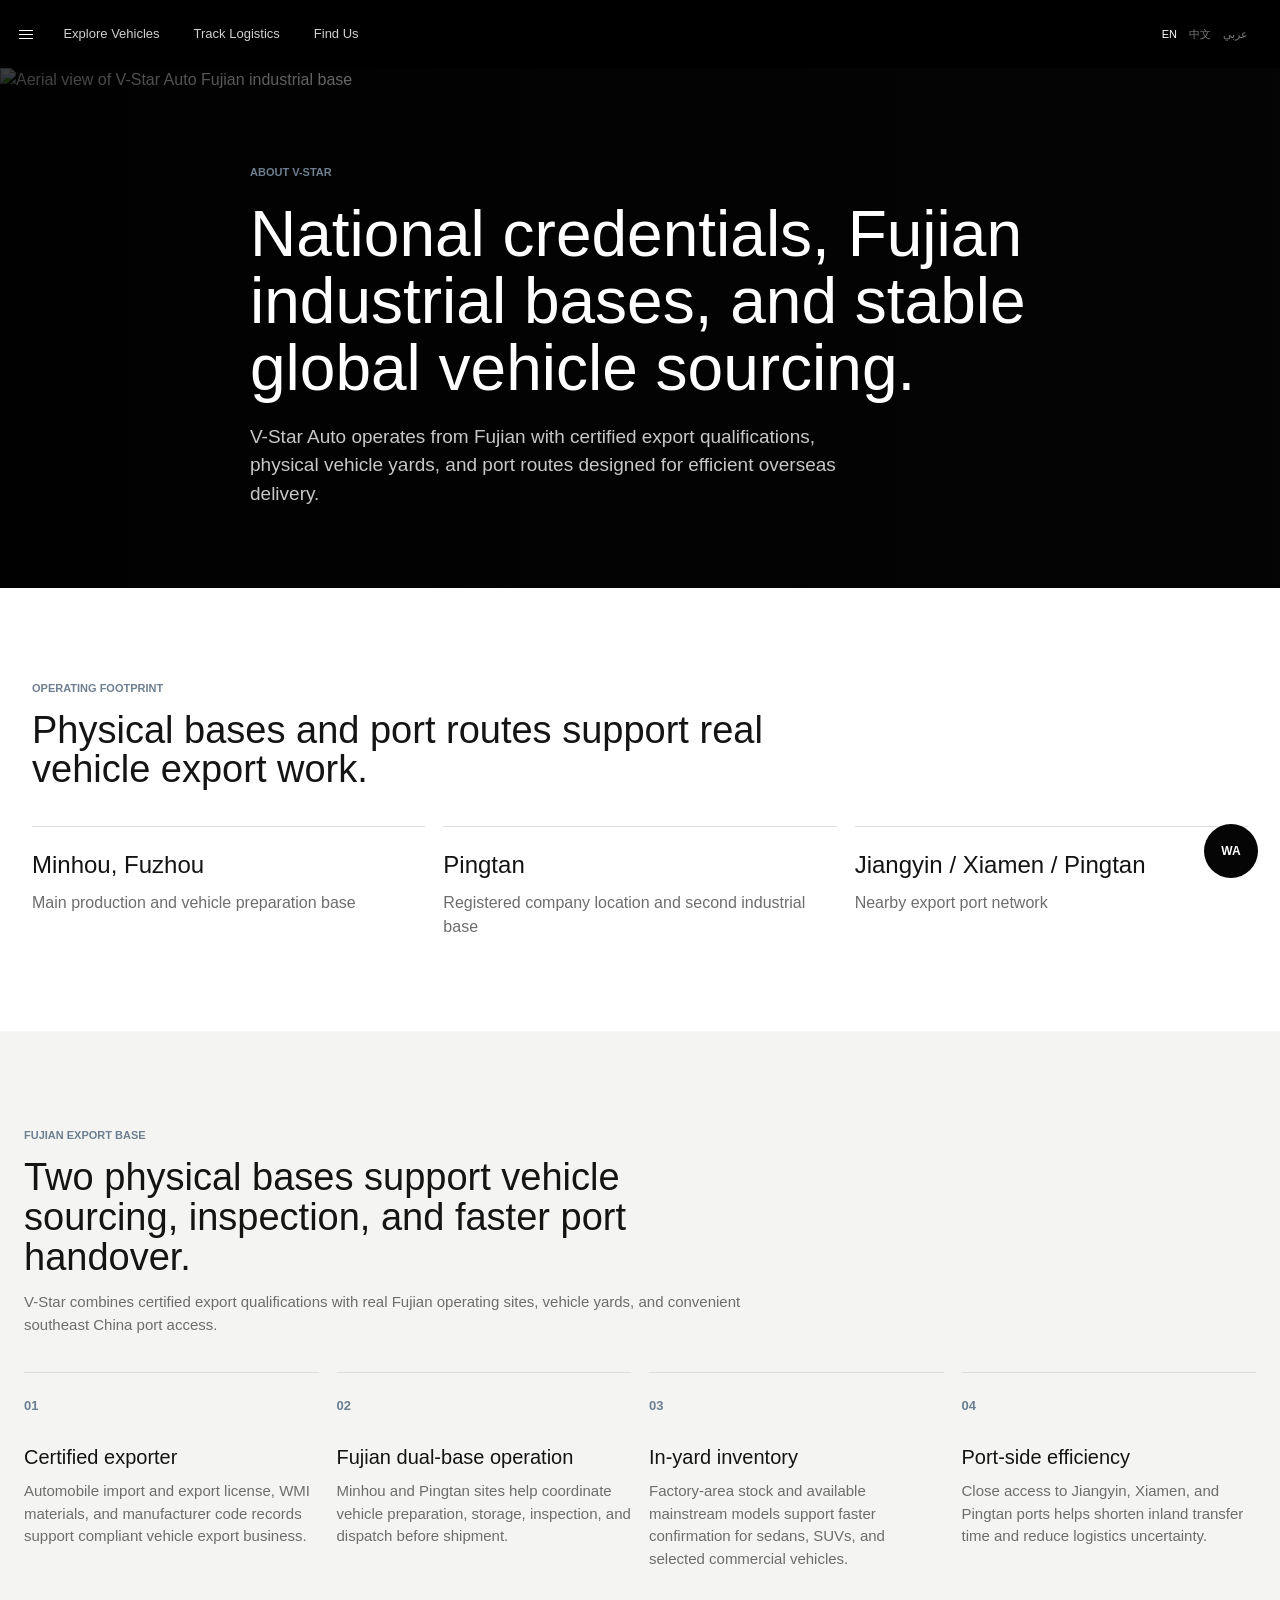
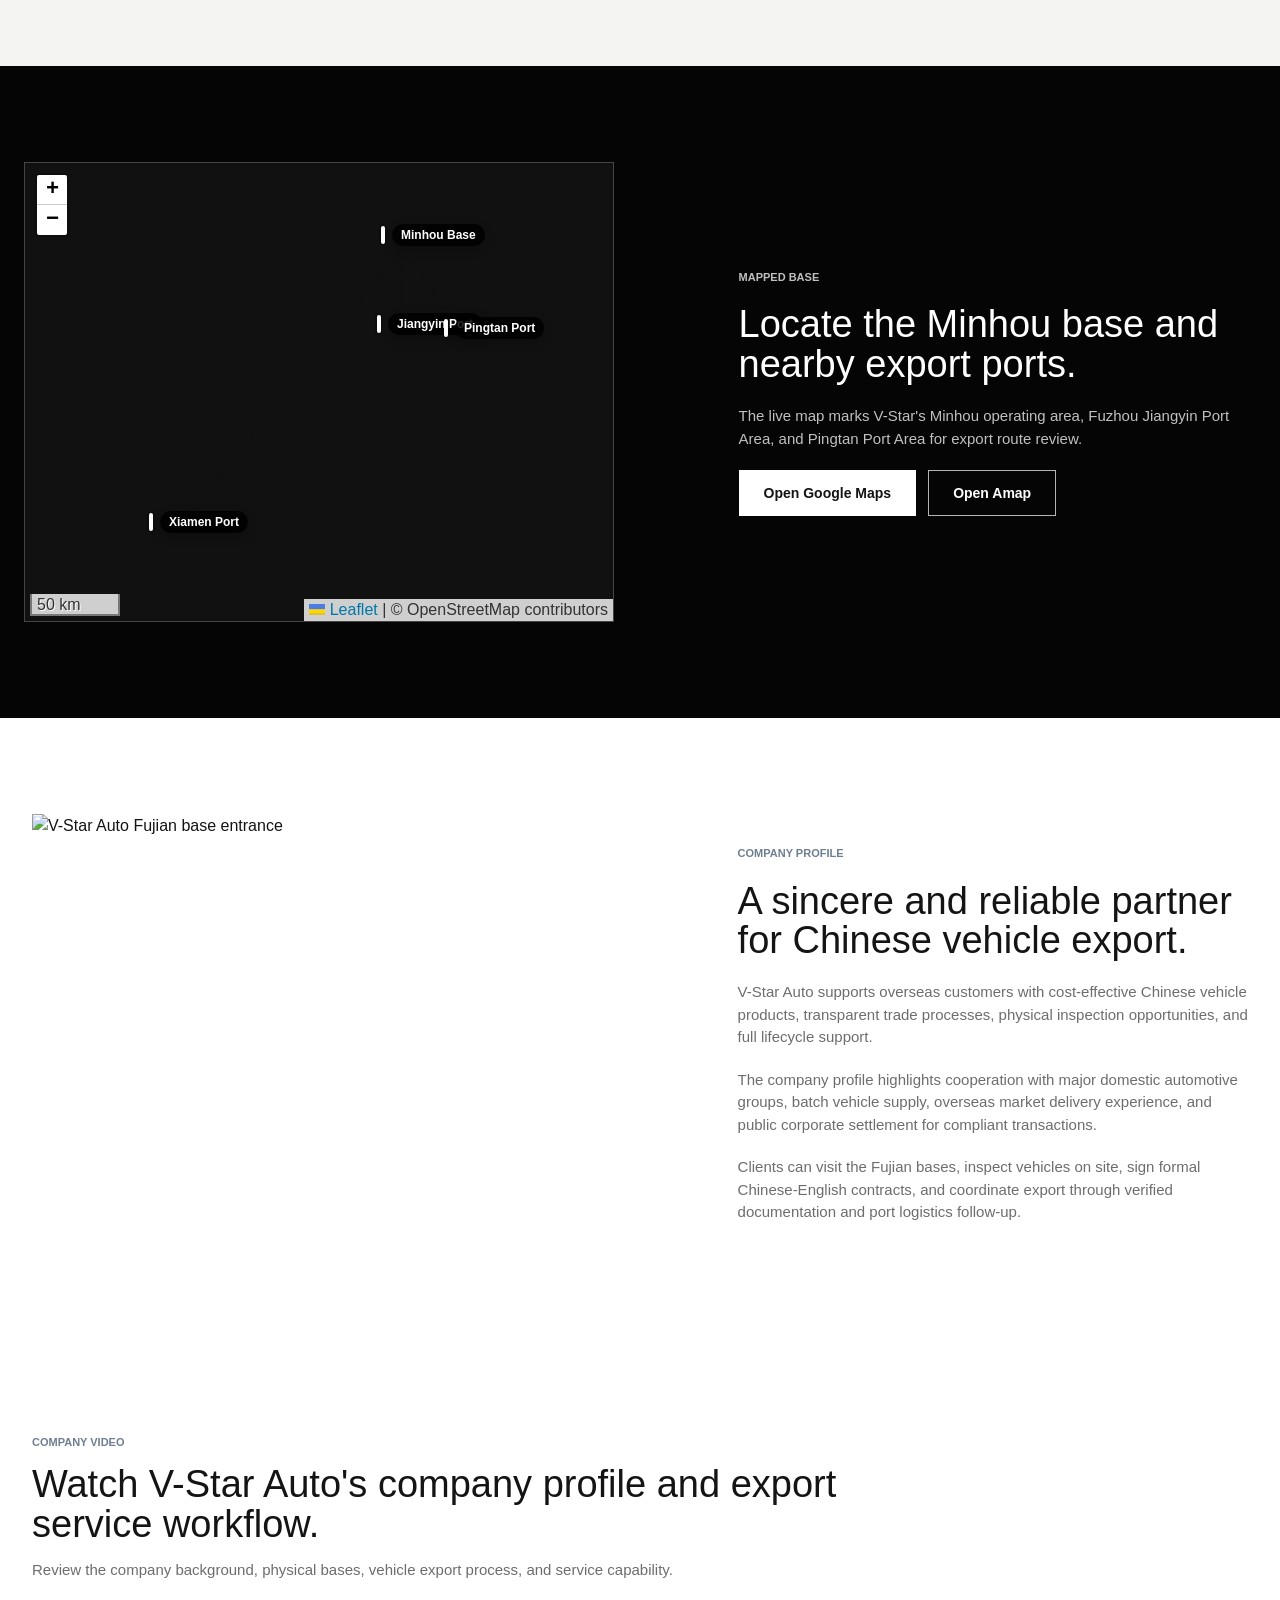
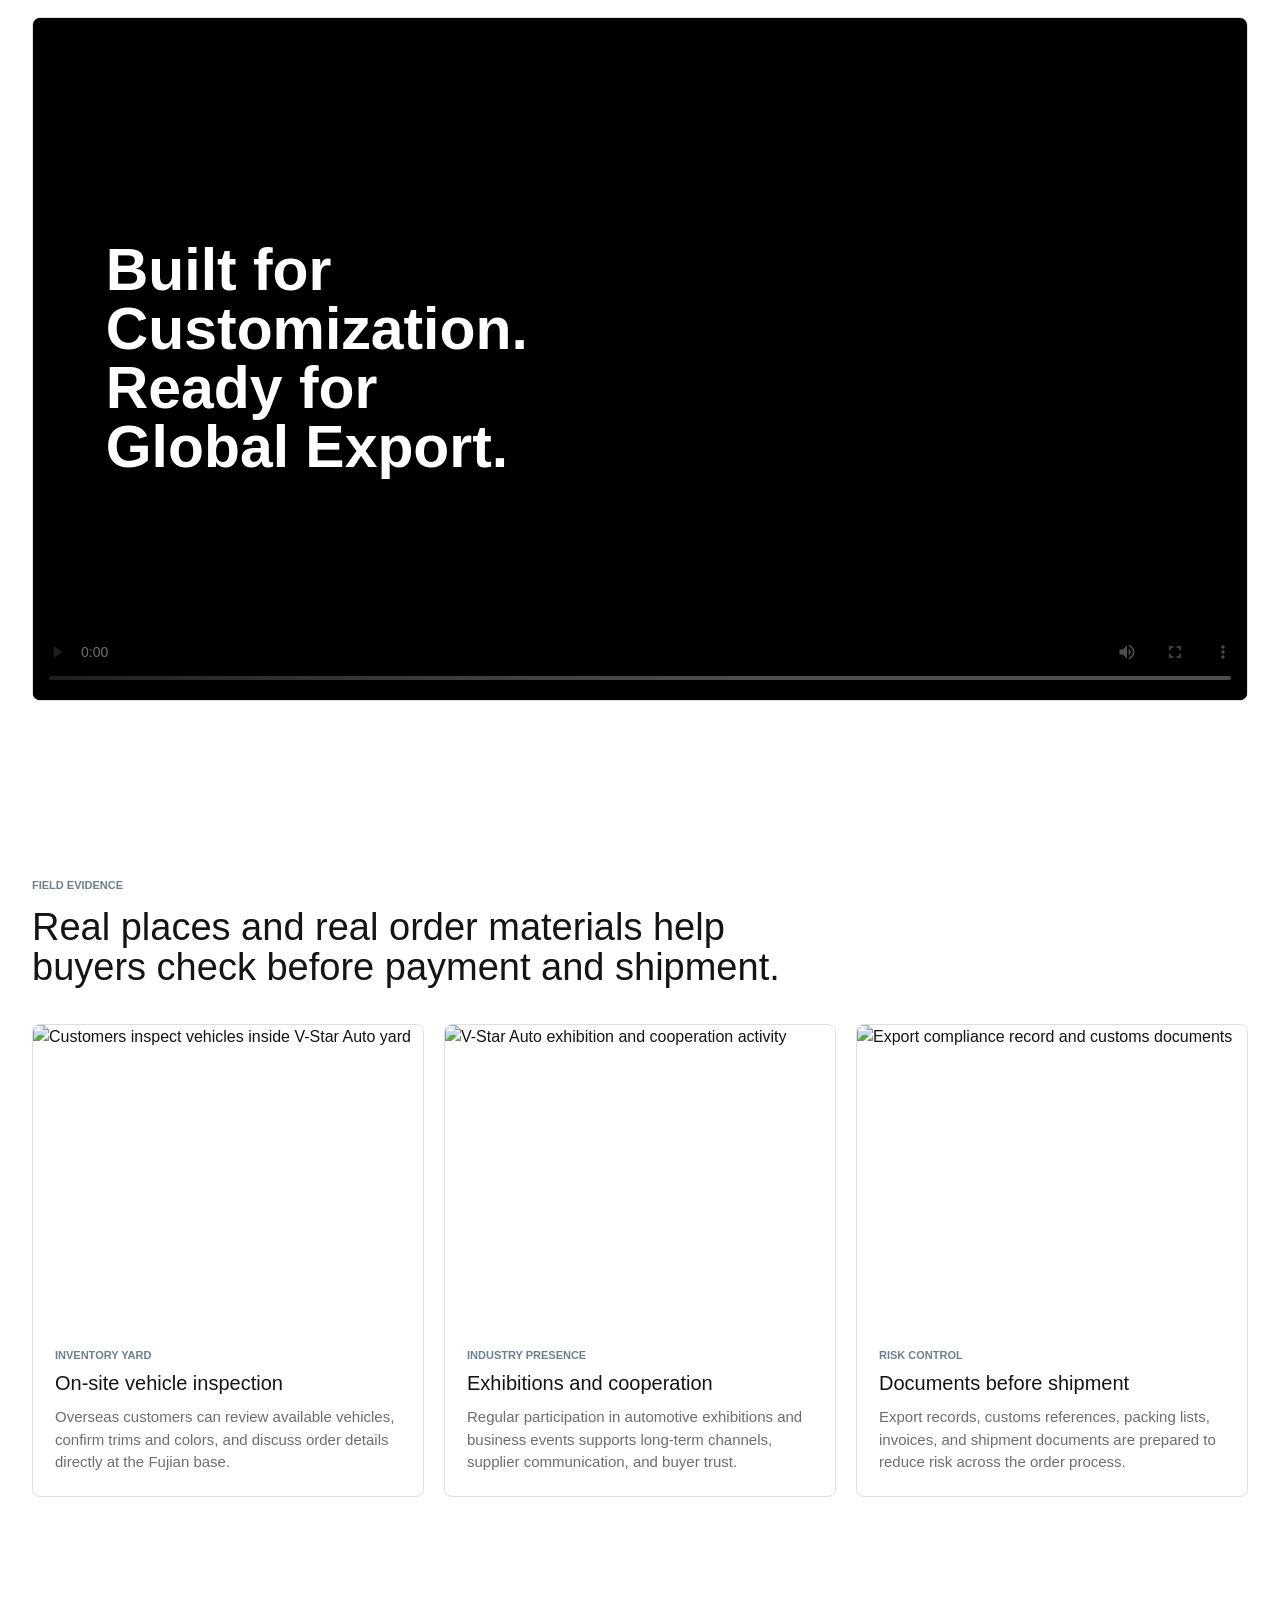
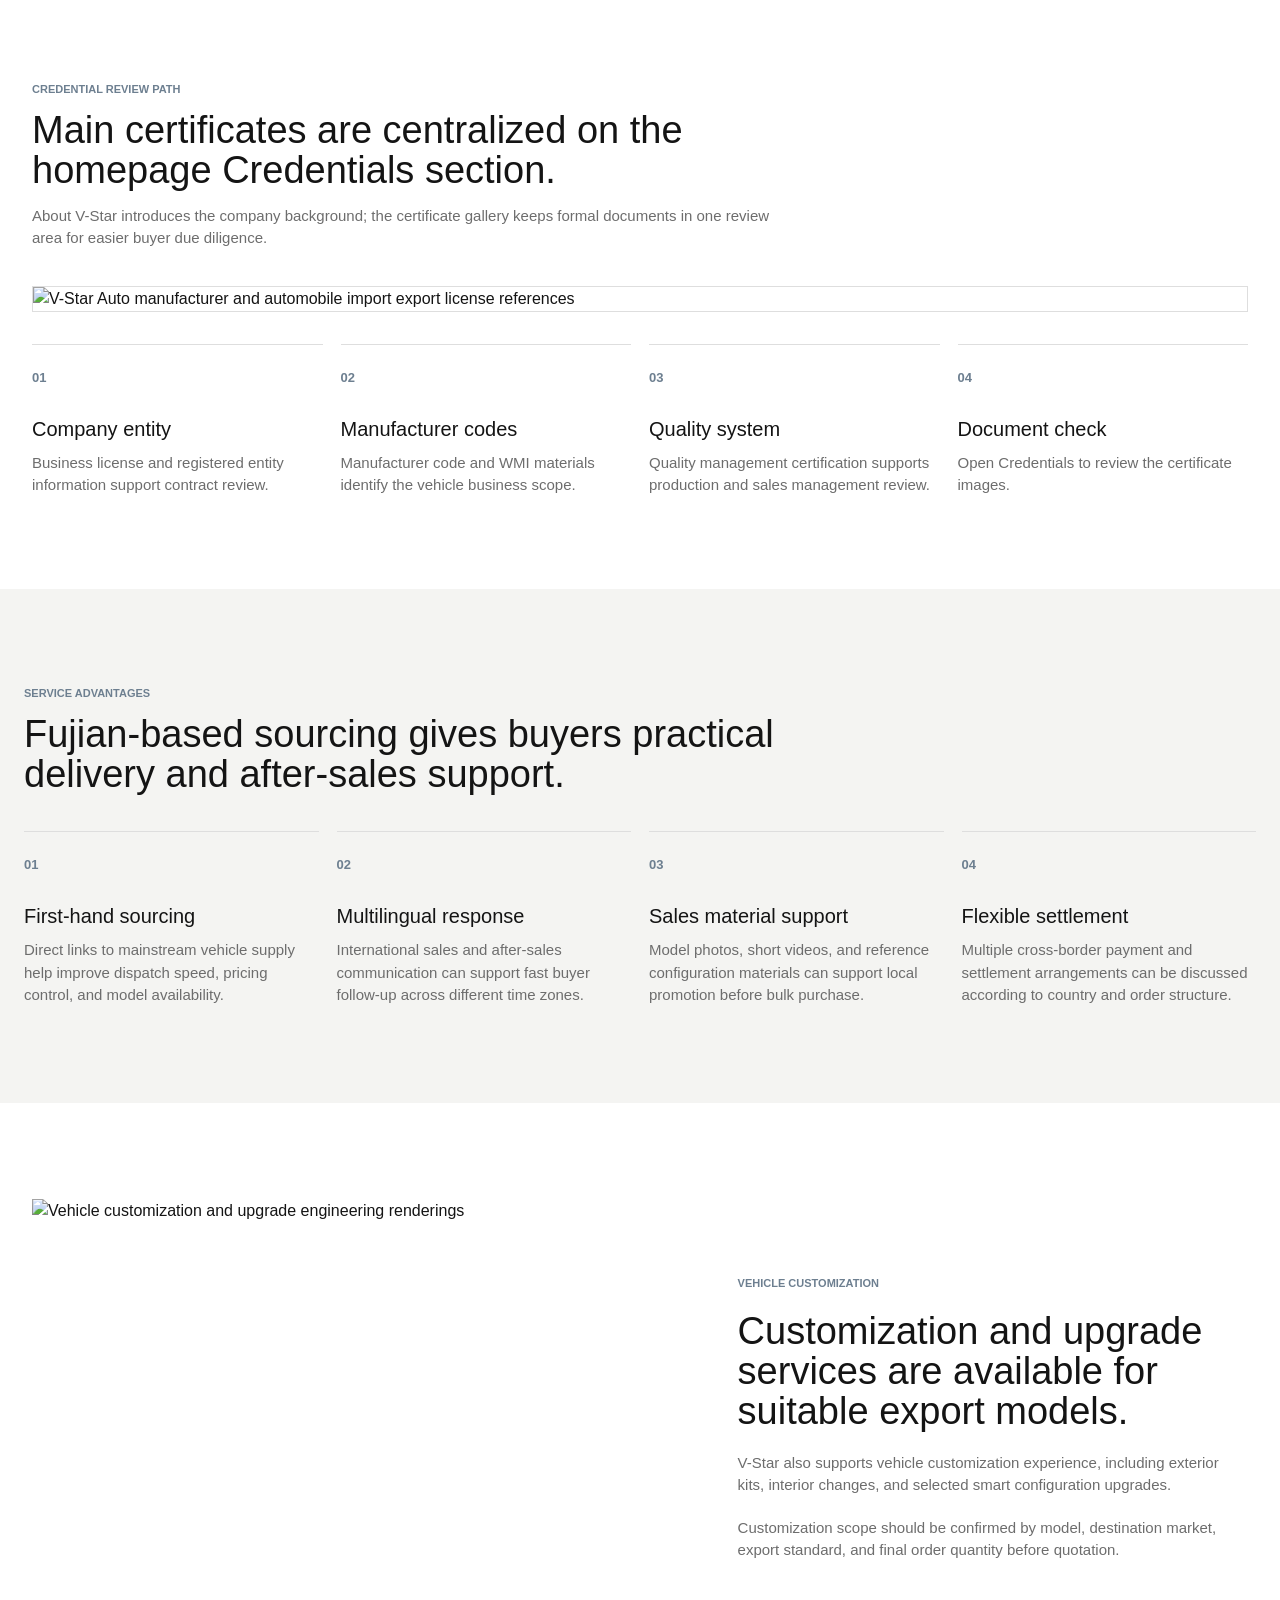
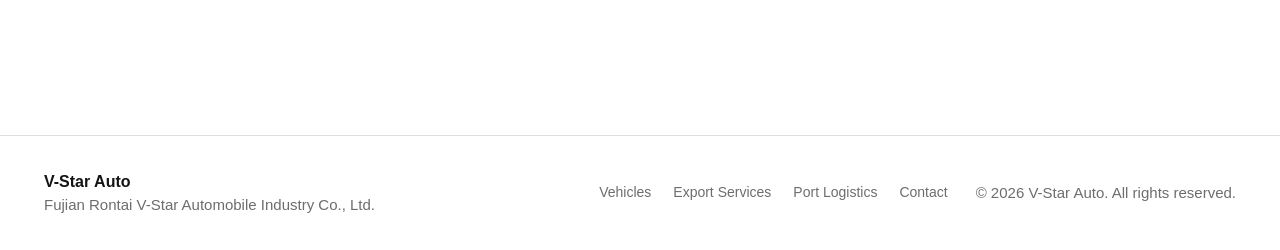
==== about.html @ e69211cf "Add files via upload" ====
<!DOCTYPE html>
<html lang="en">
  <head>
    <meta charset="UTF-8" />
    <meta name="viewport" content="width=device-width, initial-scale=1.0" />
    <title>About V-Star Auto</title>
    <meta name="description" content="Learn about V-Star Auto's Fujian export bases, certified vehicle export credentials, port access, inventory yards, and global vehicle sourcing capability." />
    <link rel="stylesheet" href="assets/vendor/leaflet/leaflet.css" />
    <link rel="stylesheet" href="assets/css/styles.css?v=quark-mobile-cardgrid3-20260701" />
  </head>
  <body data-page="about">
    <header class="site-header solid" data-header>
      <a class="brand" href="index.html" aria-label="V-Star Auto home"><span class="brand-mark" aria-hidden="true"></span><span class="brand-text">V-Star Auto</span></a>
      <button class="nav-toggle" type="button" aria-label="Open navigation" aria-expanded="false" data-nav-toggle><span></span><span></span><span></span></button>
      <nav class="site-nav" data-nav>
        <a href="index.html">Home</a><a href="vehicles.html">Vehicles</a><a href="services.html">Export Services</a><a href="about.html">About</a><a href="news.html">News</a><a class="nav-cta" href="contact.html">Send Inquiry</a>
      </nav>
    </header>

    <main class="page-main">
      <section class="page-hero">
        <img src="assets/img/about/about-fujian-aerial-hero.jpg" alt="Aerial view of V-Star Auto Fujian industrial base" loading="eager" decoding="async" fetchpriority="high" />
        <div>
          <p class="eyebrow">About V-Star</p>
          <h1>National credentials, Fujian industrial bases, and stable global vehicle sourcing.</h1>
          <p>V-Star Auto operates from Fujian with certified export qualifications, physical vehicle yards, and port routes designed for efficient overseas delivery.</p>
        </div>
      </section>

      <section class="section section-tight">
        <div class="section-heading">
          <p class="eyebrow">Operating footprint</p>
          <h2>Physical bases and port routes support real vehicle export work.</h2>
        </div>
        <div class="stats-row">
          <div><strong>Minhou, Fuzhou</strong><span>Main production and vehicle preparation base</span></div>
          <div><strong>Pingtan</strong><span>Registered company location and second industrial base</span></div>
          <div><strong>Jiangyin / Xiamen / Pingtan</strong><span>Nearby export port network</span></div>
        </div>
      </section>

      <section class="section muted-band">
        <div class="section-heading">
          <p class="eyebrow">Fujian export base</p>
          <h2>Two physical bases support vehicle sourcing, inspection, and faster port handover.</h2>
          <p>V-Star combines certified export qualifications with real Fujian operating sites, vehicle yards, and convenient southeast China port access.</p>
        </div>
        <div class="process-grid">
          <article><span>01</span><h3>Certified exporter</h3><p>Automobile import and export license, WMI materials, and manufacturer code records support compliant vehicle export business.</p></article>
          <article><span>02</span><h3>Fujian dual-base operation</h3><p>Minhou and Pingtan sites help coordinate vehicle preparation, storage, inspection, and dispatch before shipment.</p></article>
          <article><span>03</span><h3>In-yard inventory</h3><p>Factory-area stock and available mainstream models support faster confirmation for sedans, SUVs, and selected commercial vehicles.</p></article>
          <article><span>04</span><h3>Port-side efficiency</h3><p>Close access to Jiangyin, Xiamen, and Pingtan ports helps shorten inland transfer time and reduce logistics uncertainty.</p></article>
        </div>
      </section>

      <section class="split-section dark-band">
        <div class="split-media port-map-panel">
          <div class="interactive-port-map" data-fujian-port-map aria-label="Interactive map showing V-Star Minhou base, Fuzhou Jiangyin Port Area, and Pingtan Port Area">
            <img class="map-fallback-image" src="assets/img/about/about-port-map-clean.jpg" alt="V-Star Auto Fujian bases and nearby export ports" loading="lazy" decoding="async" />
          </div>
        </div>
        <div class="split-copy">
          <p class="eyebrow">Mapped base</p>
          <h2>Locate the Minhou base and nearby export ports.</h2>
          <p>The live map marks V-Star's Minhou operating area, Fuzhou Jiangyin Port Area, and Pingtan Port Area for export route review.</p>
          <div class="map-actions">
            <a class="button button-light" href="https://www.google.com/maps/search/?api=1&query=%E7%A6%8F%E5%BB%BA%E7%9C%81%E7%A6%8F%E5%B7%9E%E5%B8%82%E9%97%BD%E4%BE%AF%E5%8E%BF%E5%B0%9A%E5%B9%B2%E9%95%87%E8%89%AF%E5%AE%89%E8%B7%AF20%E5%8F%B7" target="_blank" rel="noopener">Open Google Maps</a>
            <a class="button button-ghost" href="https://uri.amap.com/search?keyword=%E7%A6%8F%E5%BB%BA%E7%9C%81%E7%A6%8F%E5%B7%9E%E5%B8%82%E9%97%BD%E4%BE%AF%E5%8E%BF%E5%B0%9A%E5%B9%B2%E9%95%87%E8%89%AF%E5%AE%89%E8%B7%AF20%E5%8F%B7&city=%E7%A6%8F%E5%B7%9E&src=vstar-auto&callnative=0" target="_blank" rel="noopener">Open Amap</a>
          </div>
        </div>
      </section>

      <section class="split-section" data-about-profile>
        <div class="split-media"><img src="assets/img/about/about-base-gate.jpg" alt="V-Star Auto Fujian base entrance" loading="lazy" decoding="async" /></div>
        <div class="split-copy">
          <p class="eyebrow">Company profile</p>
          <h2>A sincere and reliable partner for Chinese vehicle export.</h2>
          <p>V-Star Auto supports overseas customers with cost-effective Chinese vehicle products, transparent trade processes, physical inspection opportunities, and full lifecycle support.</p>
          <p>The company profile highlights cooperation with major domestic automotive groups, batch vehicle supply, overseas market delivery experience, and public corporate settlement for compliant transactions.</p>
          <p>Clients can visit the Fujian bases, inspect vehicles on site, sign formal Chinese-English contracts, and coordinate export through verified documentation and port logistics follow-up.</p>
        </div>
      </section>

      <section class="section company-video-section" data-about-video aria-labelledby="company-video-title">
        <div class="section-heading">
          <p class="eyebrow">
            <span class="company-video-copy-en">Company video</span>
            <span class="company-video-copy-zh">&#20225;&#19994;&#35270;&#39057;</span>
          </p>
          <h2 id="company-video-title">
            <span class="company-video-copy-en">Watch V-Star Auto's company profile and export service workflow.</span>
            <span class="company-video-copy-zh">&#36890;&#36807;&#35270;&#39057;&#20102;&#35299; V-Star Auto &#30340;&#20225;&#19994;&#23454;&#21147;&#21644;&#20986;&#21475;&#26381;&#21153;&#12290;</span>
          </h2>
          <p>
            <span class="company-video-copy-en">Review the company background, physical bases, vehicle export process, and service capability.</span>
            <span class="company-video-copy-zh">&#35266;&#30475;&#20225;&#19994;&#31616;&#20171;&#12289;&#23454;&#20307;&#22522;&#22320;&#12289;&#36710;&#36742;&#20986;&#21475;&#27969;&#31243;&#21450;&#26381;&#21153;&#33021;&#21147;&#12290;</span>
          </p>
        </div>
        <div class="company-video-frame">
          <div class="company-video-cover-title" data-video-cover-title>Built for Customization. Ready for Global Export.</div>
          <video controls preload="metadata" playsinline poster="assets/img/about/about-base-gate.jpg" onplay="this.closest('.company-video-frame').classList.add('is-playing')" onpause="this.closest('.company-video-frame').classList.toggle('is-playing', this.currentTime > 0)" onended="this.closest('.company-video-frame').classList.remove('is-playing')">
            <source src="assets/video/company-profile.mp4" type="video/mp4" />
            Your browser does not support the video tag.
          </video>
        </div>
      </section>

      <section class="section section-tight" data-about-evidence>
        <div class="section-heading">
          <p class="eyebrow">Field evidence</p>
          <h2>Real places and real order materials help buyers check before payment and shipment.</h2>
        </div>
        <div class="evidence-grid">
          <article class="evidence-card">
            <img src="assets/img/about/about-vehicle-inspection.jpg" alt="Customers inspect vehicles inside V-Star Auto yard" loading="lazy" decoding="async" />
            <div>
              <p class="eyebrow">Inventory yard</p>
              <h3>On-site vehicle inspection</h3>
              <p>Overseas customers can review available vehicles, confirm trims and colors, and discuss order details directly at the Fujian base.</p>
            </div>
          </article>
          <article class="evidence-card">
            <img src="assets/img/about/about-expo-activity.jpg" alt="V-Star Auto exhibition and cooperation activity" loading="lazy" decoding="async" />
            <div>
              <p class="eyebrow">Industry presence</p>
              <h3>Exhibitions and cooperation</h3>
              <p>Regular participation in automotive exhibitions and business events supports long-term channels, supplier communication, and buyer trust.</p>
            </div>
          </article>
          <article class="evidence-card">
            <img src="assets/img/about/about-compliance-records.jpg" alt="Export compliance record and customs documents" loading="lazy" decoding="async" />
            <div>
              <p class="eyebrow">Risk control</p>
              <h3>Documents before shipment</h3>
              <p>Export records, customs references, packing lists, invoices, and shipment documents are prepared to reduce risk across the order process.</p>
            </div>
          </article>
        </div>
      </section>

      <section class="section section-tight" data-about-credentials>
        <div class="section-heading">
          <p class="eyebrow">Credential review path</p>
          <h2>Main certificates are centralized on the homepage Credentials section.</h2>
          <p>About V-Star introduces the company background; the certificate gallery keeps formal documents in one review area for easier buyer due diligence.</p>
        </div>
        <figure class="about-wide-image">
          <img src="assets/img/about/about-certificates.jpg" alt="V-Star Auto manufacturer and automobile import export license references" loading="lazy" decoding="async" />
        </figure>
        <div class="process-grid">
          <article><span>01</span><h3>Company entity</h3><p>Business license and registered entity information support contract review.</p></article>
          <article><span>02</span><h3>Manufacturer codes</h3><p>Manufacturer code and WMI materials identify the vehicle business scope.</p></article>
          <article><span>03</span><h3>Quality system</h3><p>Quality management certification supports production and sales management review.</p></article>
          <article><span>04</span><h3>Document check</h3><p><a class="text-link" href="index.html#credentials">Open Credentials</a> to review the certificate images.</p></article>
        </div>
      </section>

      <section class="section muted-band" data-about-service>
        <div class="section-heading"><p class="eyebrow">Service advantages</p><h2>Fujian-based sourcing gives buyers practical delivery and after-sales support.</h2></div>
        <div class="process-grid">
          <article><span>01</span><h3>First-hand sourcing</h3><p>Direct links to mainstream vehicle supply help improve dispatch speed, pricing control, and model availability.</p></article>
          <article><span>02</span><h3>Multilingual response</h3><p>International sales and after-sales communication can support fast buyer follow-up across different time zones.</p></article>
          <article><span>03</span><h3>Sales material support</h3><p>Model photos, short videos, and reference configuration materials can support local promotion before bulk purchase.</p></article>
          <article><span>04</span><h3>Flexible settlement</h3><p>Multiple cross-border payment and settlement arrangements can be discussed according to country and order structure.</p></article>
        </div>
      </section>

      <section class="split-section" data-about-customization>
        <div class="split-media"><img src="assets/img/about/about-customization-upgrade.jpg" alt="Vehicle customization and upgrade engineering renderings" loading="lazy" decoding="async" /></div>
        <div class="split-copy">
          <p class="eyebrow">Vehicle customization</p>
          <h2>Customization and upgrade services are available for suitable export models.</h2>
          <p>V-Star also supports vehicle customization experience, including exterior kits, interior changes, and selected smart configuration upgrades.</p>
          <p>Customization scope should be confirmed by model, destination market, export standard, and final order quantity before quotation.</p>
        </div>
      </section>
    </main>

    <footer class="site-footer"><div><strong>V-Star Auto</strong><p>Fujian Rontai V-Star Automobile Industry Co., Ltd.</p></div><div><a href="vehicles.html">Vehicles</a><a href="services.html">Export Services</a><a href="port-logistics.html">Port Logistics</a><a href="contact.html">Contact</a></div><p>&copy; 2026 V-Star Auto. All rights reserved.</p></footer>
    <a class="float-whatsapp" href="https://wa.me/8613852965434" aria-label="Contact V-Star Auto on WhatsApp">WA</a>
    <script src="assets/vendor/leaflet/leaflet.js"></script>
    <script src="assets/js/content-defaults.js?v=quark-mobile-cardgrid3-20260701"></script>
    <script src="assets/js/content-overrides.js?v=quark-mobile-cardgrid3-20260701"></script>
    <script src="assets/js/main.js?v=quark-mobile-cardgrid3-20260701"></script>
  </body>
</html>
---- assets/vendor/leaflet/leaflet.css ----
/* required styles */

.leaflet-pane,
.leaflet-tile,
.leaflet-marker-icon,
.leaflet-marker-shadow,
.leaflet-tile-container,
.leaflet-pane > svg,
.leaflet-pane > canvas,
.leaflet-zoom-box,
.leaflet-image-layer,
.leaflet-layer {
	position: absolute;
	left: 0;
	top: 0;
	}
.leaflet-container {
	overflow: hidden;
	}
.leaflet-tile,
.leaflet-marker-icon,
.leaflet-marker-shadow {
	-webkit-user-select: none;
	   -moz-user-select: none;
	        user-select: none;
	  -webkit-user-drag: none;
	}
/* Prevents IE11 from highlighting tiles in blue */
.leaflet-tile::selection {
	background: transparent;
}
/* Safari renders non-retina tile on retina better with this, but Chrome is worse */
.leaflet-safari .leaflet-tile {
	image-rendering: -webkit-optimize-contrast;
	}
/* hack that prevents hw layers "stretching" when loading new tiles */
.leaflet-safari .leaflet-tile-container {
	width: 1600px;
	height: 1600px;
	-webkit-transform-origin: 0 0;
	}
.leaflet-marker-icon,
.leaflet-marker-shadow {
	display: block;
	}
/* .leaflet-container svg: reset svg max-width decleration shipped in Joomla! (joomla.org) 3.x */
/* .leaflet-container img: map is broken in FF if you have max-width: 100% on tiles */
.leaflet-container .leaflet-overlay-pane svg {
	max-width: none !important;
	max-height: none !important;
	}
.leaflet-container .leaflet-marker-pane img,
.leaflet-container .leaflet-shadow-pane img,
.leaflet-container .leaflet-tile-pane img,
.leaflet-container img.leaflet-image-layer,
.leaflet-container .leaflet-tile {
	max-width: none !important;
	max-height: none !important;
	width: auto;
	padding: 0;
	}

.leaflet-container img.leaflet-tile {
	/* See: https://bugs.chromium.org/p/chromium/issues/detail?id=600120 */
	mix-blend-mode: plus-lighter;
}

.leaflet-container.leaflet-touch-zoom {
	-ms-touch-action: pan-x pan-y;
	touch-action: pan-x pan-y;
	}
.leaflet-container.leaflet-touch-drag {
	-ms-touch-action: pinch-zoom;
	/* Fallback for FF which doesn't support pinch-zoom */
	touch-action: none;
	touch-action: pinch-zoom;
}
.leaflet-container.leaflet-touch-drag.leaflet-touch-zoom {
	-ms-touch-action: none;
	touch-action: none;
}
.leaflet-container {
	-webkit-tap-highlight-color: transparent;
}
.leaflet-container a {
	-webkit-tap-highlight-color: rgba(51, 181, 229, 0.4);
}
.leaflet-tile {
	filter: inherit;
	visibility: hidden;
	}
.leaflet-tile-loaded {
	visibility: inherit;
	}
.leaflet-zoom-box {
	width: 0;
	height: 0;
	-moz-box-sizing: border-box;
	     box-sizing: border-box;
	z-index: 800;
	}
/* workaround for https://bugzilla.mozilla.org/show_bug.cgi?id=888319 */
.leaflet-overlay-pane svg {
	-moz-user-select: none;
	}

.leaflet-pane         { z-index: 400; }

.leaflet-tile-pane    { z-index: 200; }
.leaflet-overlay-pane { z-index: 400; }
.leaflet-shadow-pane  { z-index: 500; }
.leaflet-marker-pane  { z-index: 600; }
.leaflet-tooltip-pane   { z-index: 650; }
.leaflet-popup-pane   { z-index: 700; }

.leaflet-map-pane canvas { z-index: 100; }
.leaflet-map-pane svg    { z-index: 200; }

.leaflet-vml-shape {
	width: 1px;
	height: 1px;
	}
.lvml {
	behavior: url(#default#VML);
	display: inline-block;
	position: absolute;
	}


/* control positioning */

.leaflet-control {
	position: relative;
	z-index: 800;
	pointer-events: visiblePainted; /* IE 9-10 doesn't have auto */
	pointer-events: auto;
	}
.leaflet-top,
.leaflet-bottom {
	position: absolute;
	z-index: 1000;
	pointer-events: none;
	}
.leaflet-top {
	top: 0;
	}
.leaflet-right {
	right: 0;
	}
.leaflet-bottom {
	bottom: 0;
	}
.leaflet-left {
	left: 0;
	}
.leaflet-control {
	float: left;
	clear: both;
	}
.leaflet-right .leaflet-control {
	float: right;
	}
.leaflet-top .leaflet-control {
	margin-top: 10px;
	}
.leaflet-bottom .leaflet-control {
	margin-bottom: 10px;
	}
.leaflet-left .leaflet-control {
	margin-left: 10px;
	}
.leaflet-right .leaflet-control {
	margin-right: 10px;
	}


/* zoom and fade animations */

.leaflet-fade-anim .leaflet-popup {
	opacity: 0;
	-webkit-transition: opacity 0.2s linear;
	   -moz-transition: opacity 0.2s linear;
	        transition: opacity 0.2s linear;
	}
.leaflet-fade-anim .leaflet-map-pane .leaflet-popup {
	opacity: 1;
	}
.leaflet-zoom-animated {
	-webkit-transform-origin: 0 0;
	    -ms-transform-origin: 0 0;
	        transform-origin: 0 0;
	}
svg.leaflet-zoom-animated {
	will-change: transform;
}

.leaflet-zoom-anim .leaflet-zoom-animated {
	-webkit-transition: -webkit-transform 0.25s cubic-bezier(0,0,0.25,1);
	   -moz-transition:    -moz-transform 0.25s cubic-bezier(0,0,0.25,1);
	        transition:         transform 0.25s cubic-bezier(0,0,0.25,1);
	}
.leaflet-zoom-anim .leaflet-tile,
.leaflet-pan-anim .leaflet-tile {
	-webkit-transition: none;
	   -moz-transition: none;
	        transition: none;
	}

.leaflet-zoom-anim .leaflet-zoom-hide {
	visibility: hidden;
	}


/* cursors */

.leaflet-interactive {
	cursor: pointer;
	}
.leaflet-grab {
	cursor: -webkit-grab;
	cursor:    -moz-grab;
	cursor:         grab;
	}
.leaflet-crosshair,
.leaflet-crosshair .leaflet-interactive {
	cursor: crosshair;
	}
.leaflet-popup-pane,
.leaflet-control {
	cursor: auto;
	}
.leaflet-dragging .leaflet-grab,
.leaflet-dragging .leaflet-grab .leaflet-interactive,
.leaflet-dragging .leaflet-marker-draggable {
	cursor: move;
	cursor: -webkit-grabbing;
	cursor:    -moz-grabbing;
	cursor:         grabbing;
	}

/* marker & overlays interactivity */
.leaflet-marker-icon,
.leaflet-marker-shadow,
.leaflet-image-layer,
.leaflet-pane > svg path,
.leaflet-tile-container {
	pointer-events: none;
	}

.leaflet-marker-icon.leaflet-interactive,
.leaflet-image-layer.leaflet-interactive,
.leaflet-pane > svg path.leaflet-interactive,
svg.leaflet-image-layer.leaflet-interactive path {
	pointer-events: visiblePainted; /* IE 9-10 doesn't have auto */
	pointer-events: auto;
	}

/* visual tweaks */

.leaflet-container {
	background: #ddd;
	outline-offset: 1px;
	}
.leaflet-container a {
	color: #0078A8;
	}
.leaflet-zoom-box {
	border: 2px dotted #38f;
	background: rgba(255,255,255,0.5);
	}


/* general typography */
.leaflet-container {
	font-family: "Helvetica Neue", Arial, Helvetica, sans-serif;
	font-size: 12px;
	font-size: 0.75rem;
	line-height: 1.5;
	}


/* general toolbar styles */

.leaflet-bar {
	box-shadow: 0 1px 5px rgba(0,0,0,0.65);
	border-radius: 4px;
	}
.leaflet-bar a {
	background-color: #fff;
	border-bottom: 1px solid #ccc;
	width: 26px;
	height: 26px;
	line-height: 26px;
	display: block;
	text-align: center;
	text-decoration: none;
	color: black;
	}
.leaflet-bar a,
.leaflet-control-layers-toggle {
	background-position: 50% 50%;
	background-repeat: no-repeat;
	display: block;
	}
.leaflet-bar a:hover,
.leaflet-bar a:focus {
	background-color: #f4f4f4;
	}
.leaflet-bar a:first-child {
	border-top-left-radius: 4px;
	border-top-right-radius: 4px;
	}
.leaflet-bar a:last-child {
	border-bottom-left-radius: 4px;
	border-bottom-right-radius: 4px;
	border-bottom: none;
	}
.leaflet-bar a.leaflet-disabled {
	cursor: default;
	background-color: #f4f4f4;
	color: #bbb;
	}

.leaflet-touch .leaflet-bar a {
	width: 30px;
	height: 30px;
	line-height: 30px;
	}
.leaflet-touch .leaflet-bar a:first-child {
	border-top-left-radius: 2px;
	border-top-right-radius: 2px;
	}
.leaflet-touch .leaflet-bar a:last-child {
	border-bottom-left-radius: 2px;
	border-bottom-right-radius: 2px;
	}

/* zoom control */

.leaflet-control-zoom-in,
.leaflet-control-zoom-out {
	font: bold 18px 'Lucida Console', Monaco, monospace;
	text-indent: 1px;
	}

.leaflet-touch .leaflet-control-zoom-in, .leaflet-touch .leaflet-control-zoom-out  {
	font-size: 22px;
	}


/* layers control */

.leaflet-control-layers {
	box-shadow: 0 1px 5px rgba(0,0,0,0.4);
	background: #fff;
	border-radius: 5px;
	}
.leaflet-control-layers-toggle {
	background-image: url(images/layers.png);
	width: 36px;
	height: 36px;
	}
.leaflet-retina .leaflet-control-layers-toggle {
	background-image: url(images/layers-2x.png);
	background-size: 26px 26px;
	}
.leaflet-touch .leaflet-control-layers-toggle {
	width: 44px;
	height: 44px;
	}
.leaflet-control-layers .leaflet-control-layers-list,
.leaflet-control-layers-expanded .leaflet-control-layers-toggle {
	display: none;
	}
.leaflet-control-layers-expanded .leaflet-control-layers-list {
	display: block;
	position: relative;
	}
.leaflet-control-layers-expanded {
	padding: 6px 10px 6px 6px;
	color: #333;
	background: #fff;
	}
.leaflet-control-layers-scrollbar {
	overflow-y: scroll;
	overflow-x: hidden;
	padding-right: 5px;
	}
.leaflet-control-layers-selector {
	margin-top: 2px;
	position: relative;
	top: 1px;
	}
.leaflet-control-layers label {
	display: block;
	font-size: 13px;
	font-size: 1.08333em;
	}
.leaflet-control-layers-separator {
	height: 0;
	border-top: 1px solid #ddd;
	margin: 5px -10px 5px -6px;
	}

/* Default icon URLs */
.leaflet-default-icon-path { /* used only in path-guessing heuristic, see L.Icon.Default */
	background-image: url(images/marker-icon.png);
	}


/* attribution and scale controls */

.leaflet-container .leaflet-control-attribution {
	background: #fff;
	background: rgba(255, 255, 255, 0.8);
	margin: 0;
	}
.leaflet-control-attribution,
.leaflet-control-scale-line {
	padding: 0 5px;
	color: #333;
	line-height: 1.4;
	}
.leaflet-control-attribution a {
	text-decoration: none;
	}
.leaflet-control-attribution a:hover,
.leaflet-control-attribution a:focus {
	text-decoration: underline;
	}
.leaflet-attribution-flag {
	display: inline !important;
	vertical-align: baseline !important;
	width: 1em;
	height: 0.6669em;
	}
.leaflet-left .leaflet-control-scale {
	margin-left: 5px;
	}
.leaflet-bottom .leaflet-control-scale {
	margin-bottom: 5px;
	}
.leaflet-control-scale-line {
	border: 2px solid #777;
	border-top: none;
	line-height: 1.1;
	padding: 2px 5px 1px;
	white-space: nowrap;
	-moz-box-sizing: border-box;
	     box-sizing: border-box;
	background: rgba(255, 255, 255, 0.8);
	text-shadow: 1px 1px #fff;
	}
.leaflet-control-scale-line:not(:first-child) {
	border-top: 2px solid #777;
	border-bottom: none;
	margin-top: -2px;
	}
.leaflet-control-scale-line:not(:first-child):not(:last-child) {
	border-bottom: 2px solid #777;
	}

.leaflet-touch .leaflet-control-attribution,
.leaflet-touch .leaflet-control-layers,
.leaflet-touch .leaflet-bar {
	box-shadow: none;
	}
.leaflet-touch .leaflet-control-layers,
.leaflet-touch .leaflet-bar {
	border: 2px solid rgba(0,0,0,0.2);
	background-clip: padding-box;
	}


/* popup */

.leaflet-popup {
	position: absolute;
	text-align: center;
	margin-bottom: 20px;
	}
.leaflet-popup-content-wrapper {
	padding: 1px;
	text-align: left;
	border-radius: 12px;
	}
.leaflet-popup-content {
	margin: 13px 24px 13px 20px;
	line-height: 1.3;
	font-size: 13px;
	font-size: 1.08333em;
	min-height: 1px;
	}
.leaflet-popup-content p {
	margin: 17px 0;
	margin: 1.3em 0;
	}
.leaflet-popup-tip-container {
	width: 40px;
	height: 20px;
	position: absolute;
	left: 50%;
	margin-top: -1px;
	margin-left: -20px;
	overflow: hidden;
	pointer-events: none;
	}
.leaflet-popup-tip {
	width: 17px;
	height: 17px;
	padding: 1px;

	margin: -10px auto 0;
	pointer-events: auto;

	-webkit-transform: rotate(45deg);
	   -moz-transform: rotate(45deg);
	    -ms-transform: rotate(45deg);
	        transform: rotate(45deg);
	}
.leaflet-popup-content-wrapper,
.leaflet-popup-tip {
	background: white;
	color: #333;
	box-shadow: 0 3px 14px rgba(0,0,0,0.4);
	}
.leaflet-container a.leaflet-popup-close-button {
	position: absolute;
	top: 0;
	right: 0;
	border: none;
	text-align: center;
	width: 24px;
	height: 24px;
	font: 16px/24px Tahoma, Verdana, sans-serif;
	color: #757575;
	text-decoration: none;
	background: transparent;
	}
.leaflet-container a.leaflet-popup-close-button:hover,
.leaflet-container a.leaflet-popup-close-button:focus {
	color: #585858;
	}
.leaflet-popup-scrolled {
	overflow: auto;
	}

.leaflet-oldie .leaflet-popup-content-wrapper {
	-ms-zoom: 1;
	}
.leaflet-oldie .leaflet-popup-tip {
	width: 24px;
	margin: 0 auto;

	-ms-filter: "progid:DXImageTransform.Microsoft.Matrix(M11=0.70710678, M12=0.70710678, M21=-0.70710678, M22=0.70710678)";
	filter: progid:DXImageTransform.Microsoft.Matrix(M11=0.70710678, M12=0.70710678, M21=-0.70710678, M22=0.70710678);
	}

.leaflet-oldie .leaflet-control-zoom,
.leaflet-oldie .leaflet-control-layers,
.leaflet-oldie .leaflet-popup-content-wrapper,
.leaflet-oldie .leaflet-popup-tip {
	border: 1px solid #999;
	}


/* div icon */

.leaflet-div-icon {
	background: #fff;
	border: 1px solid #666;
	}


/* Tooltip */
/* Base styles for the element that has a tooltip */
.leaflet-tooltip {
	position: absolute;
	padding: 6px;
	background-color: #fff;
	border: 1px solid #fff;
	border-radius: 3px;
	color: #222;
	white-space: nowrap;
	-webkit-user-select: none;
	-moz-user-select: none;
	-ms-user-select: none;
	user-select: none;
	pointer-events: none;
	box-shadow: 0 1px 3px rgba(0,0,0,0.4);
	}
.leaflet-tooltip.leaflet-interactive {
	cursor: pointer;
	pointer-events: auto;
	}
.leaflet-tooltip-top:before,
.leaflet-tooltip-bottom:before,
.leaflet-tooltip-left:before,
.leaflet-tooltip-right:before {
	position: absolute;
	pointer-events: none;
	border: 6px solid transparent;
	background: transparent;
	content: "";
	}

/* Directions */

.leaflet-tooltip-bottom {
	margin-top: 6px;
}
.leaflet-tooltip-top {
	margin-top: -6px;
}
.leaflet-tooltip-bottom:before,
.leaflet-tooltip-top:before {
	left: 50%;
	margin-left: -6px;
	}
.leaflet-tooltip-top:before {
	bottom: 0;
	margin-bottom: -12px;
	border-top-color: #fff;
	}
.leaflet-tooltip-bottom:before {
	top: 0;
	margin-top: -12px;
	margin-left: -6px;
	border-bottom-color: #fff;
	}
.leaflet-tooltip-left {
	margin-left: -6px;
}
.leaflet-tooltip-right {
	margin-left: 6px;
}
.leaflet-tooltip-left:before,
.leaflet-tooltip-right:before {
	top: 50%;
	margin-top: -6px;
	}
.leaflet-tooltip-left:before {
	right: 0;
	margin-right: -12px;
	border-left-color: #fff;
	}
.leaflet-tooltip-right:before {
	left: 0;
	margin-left: -12px;
	border-right-color: #fff;
	}

/* Printing */

@media print {
	/* Prevent printers from removing background-images of controls. */
	.leaflet-control {
		-webkit-print-color-adjust: exact;
		print-color-adjust: exact;
		}
	}
---- assets/css/styles.css ----
:root {
  --black: #050505;
  --ink: #141414;
  --charcoal: #262626;
  --gray: #6d6d6d;
  --line: #dedede;
  --soft: #f4f4f2;
  --white: #ffffff;
  --steel: #6d7f90;
  --steel-dark: #415260;
  --max: 1280px;
  --motion-quick: 180ms cubic-bezier(0.22, 1, 0.36, 1);
  --motion-panel: 560ms cubic-bezier(0.19, 1, 0.22, 1);
  --motion-soft: 260ms cubic-bezier(0.22, 1, 0.36, 1);
}

* {
  box-sizing: border-box;
}

html {
  scroll-behavior: smooth;
  scrollbar-width: none;
  -ms-overflow-style: none;
}

body {
  margin: 0;
  background: var(--white);
  color: var(--ink);
  font-family: Arial, "Helvetica Neue", Helvetica, sans-serif;
  line-height: 1.5;
  scrollbar-width: none;
  -ms-overflow-style: none;
}

html::-webkit-scrollbar,
body::-webkit-scrollbar,
*::-webkit-scrollbar {
  display: none;
  width: 0;
  height: 0;
}

* {
  scrollbar-width: none;
}

body.nav-open {
  overflow: hidden;
}

body.sidebar-open,
body.sidebar-closing {
  overflow: hidden;
}

img {
  display: block;
  max-width: 100%;
}

a {
  color: inherit;
  text-decoration: none;
}

p,
h1,
h2,
h3 {
  margin: 0;
}

h1,
h2,
h3 {
  font-weight: 500;
  line-height: 1.05;
}

h1 {
  max-width: 780px;
  font-size: 64px;
  letter-spacing: 0;
}

.hero h1 span {
  display: block;
}

body[data-language="zh"] .hero-home h1 {
  max-width: 980px;
  white-space: nowrap;
}

body[data-language="zh"] .hero-home h1 span {
  display: inline;
}

body[data-language="zh"] .page-hero h1 {
  max-width: 1120px;
  white-space: nowrap;
}

body[data-language="zh"] .section-heading,
html[lang="zh-CN"] .section-heading,
body[data-language="zh"] .section-heading.spread > div,
html[lang="zh-CN"] .section-heading.spread > div {
  max-width: min(1120px, 100%);
}

body[data-language="zh"] .section-heading h2,
html[lang="zh-CN"] .section-heading h2 {
  max-width: none;
  white-space: nowrap;
}

h2 {
  font-size: 38px;
  letter-spacing: 0;
}

h3 {
  font-size: 20px;
  letter-spacing: 0;
}

p {
  color: var(--gray);
  font-size: 15px;
}

.site-header {
  position: fixed;
  top: 0;
  left: 0;
  z-index: 190;
  display: flex;
  width: 100%;
  align-items: center;
  gap: 16px;
  min-height: 68px;
  padding: 0 12px;
  background: #000;
  color: var(--white);
  transition: background var(--motion-quick), color var(--motion-quick), border-color var(--motion-quick), opacity var(--motion-quick);
}

.site-header.solid,
.site-header.is-scrolled,
body.nav-open .site-header,
body.sidebar-open .site-header {
  background: #000;
  color: var(--white);
  border-bottom: 0;
}

.brand {
  position: absolute;
  top: 50%;
  left: 50%;
  order: 2;
  display: inline-flex;
  align-items: center;
  gap: 0;
  font-size: 0;
  font-weight: 600;
  transform: translate(-50%, -50%);
}

.brand-mark {
  display: block;
  width: 116px;
  height: 22px;
  background: url("../img/vstar-logo-original.png") center / contain no-repeat;
  font-size: 0;
  line-height: 0;
}

.brand-text {
  position: absolute;
  width: 1px;
  height: 1px;
  overflow: hidden;
  clip: rect(0 0 0 0);
  white-space: nowrap;
}

.site-nav {
  order: 2;
  display: flex;
  align-self: stretch;
  align-items: center;
  gap: 0;
  width: 100%;
  margin-left: 0;
  font-size: 13px;
}

.nav-primary {
  display: flex;
  height: 100%;
  align-items: center;
  gap: 34px;
  margin-left: 8px;
}

.nav-primary a {
  color: rgba(255, 255, 255, 0.92);
  font-size: 13px;
  font-weight: 500;
}

.nav-icons {
  --search-width: 252px;
  position: relative;
  display: flex;
  height: 100%;
  align-items: center;
  justify-content: flex-end;
  gap: 8px;
  margin-left: auto;
  margin-right: 20px;
  min-width: 44px;
}

.nav-search-form {
  display: flex;
  width: 0;
  height: 68px;
  align-items: center;
  justify-content: flex-end;
  opacity: 0;
  overflow: hidden;
  pointer-events: none;
}

.site-header.search-open .nav-search-form {
  animation: searchReveal 260ms cubic-bezier(0.22, 1, 0.36, 1) both;
  pointer-events: auto;
}

.nav-search-form input {
  width: calc(var(--search-width) - 12px);
  height: 36px;
  border: 1px solid rgba(255, 255, 255, 0.54);
  border-radius: 0;
  background: rgba(255, 255, 255, 0.08);
  color: var(--white);
  font: inherit;
  font-size: 13px;
  outline: none;
  padding: 0 12px;
}

.nav-search-form input::placeholder {
  color: rgba(255, 255, 255, 0.58);
}

.nav-search-form input:focus {
  border-color: rgba(255, 255, 255, 0.92);
  background: rgba(255, 255, 255, 0.12);
}

.nav-search-toggle {
  position: relative;
  display: grid;
  flex: 0 0 44px;
  align-self: center;
  width: 44px;
  height: 68px;
  place-items: center;
  border: 0;
  background: transparent;
  color: var(--white);
  cursor: pointer;
  font-size: 0;
  opacity: 0.88;
  padding: 0;
}

.nav-search-toggle::before {
  display: block;
  width: 18px;
  height: 18px;
  margin: auto;
  background: currentColor;
  content: "";
  -webkit-mask: url("data:image/svg+xml,%3Csvg xmlns='http://www.w3.org/2000/svg' viewBox='0 0 24 24'%3E%3Cpath fill='none' stroke='black' stroke-width='2' stroke-linecap='round' d='m21 21-4.3-4.3M10.8 18a7.2 7.2 0 1 1 0-14.4 7.2 7.2 0 0 1 0 14.4Z'/%3E%3C/svg%3E") center / contain no-repeat;
  mask: url("data:image/svg+xml,%3Csvg xmlns='http://www.w3.org/2000/svg' viewBox='0 0 24 24'%3E%3Cpath fill='none' stroke='black' stroke-width='2' stroke-linecap='round' d='m21 21-4.3-4.3M10.8 18a7.2 7.2 0 1 1 0-14.4 7.2 7.2 0 0 1 0 14.4Z'/%3E%3C/svg%3E") center / contain no-repeat;
}

.nav-search-toggle:hover,
.site-header.search-open .nav-search-toggle {
  opacity: 1;
}

.language-switcher {
  display: inline-flex;
  height: 68px;
  align-items: center;
  gap: 12px;
  border: 0;
  direction: ltr;
}

.language-switcher button {
  min-width: 0;
  height: auto;
  border: 0;
  background: transparent;
  color: rgba(255, 255, 255, 0.48);
  cursor: pointer;
  font: inherit;
  font-size: 11px;
  font-weight: 500;
  line-height: 1;
  padding: 0;
}

.language-switcher button:hover,
.language-switcher button.is-active {
  background: transparent;
  color: var(--white);
}

html[dir="rtl"] body {
  direction: rtl;
}

html[dir="rtl"] .site-header,
html[dir="rtl"] .site-nav,
html[dir="rtl"] .nav-icons,
html[dir="rtl"] .language-switcher {
  direction: ltr;
}

html[dir="rtl"] .nav-search-form input {
  direction: rtl;
  text-align: right;
}

@keyframes searchReveal {
  from {
    width: 0;
    opacity: 0;
    transform: translate3d(8px, 0, 0);
  }

  to {
    width: var(--search-width);
    opacity: 1;
    transform: translate3d(0, 0, 0);
  }
}

.nav-item {
  position: relative;
  display: flex;
  align-self: stretch;
  align-items: center;
}

.site-nav a,
.nav-trigger {
  color: currentColor;
  font-weight: 500;
  opacity: 0.82;
}

.nav-trigger {
  height: 100%;
  border: 0;
  background: transparent;
  cursor: pointer;
  font: inherit;
  padding: 0 18px;
}

.nav-trigger span {
  display: inline-flex;
  align-items: center;
  gap: 8px;
}

.nav-trigger span::after {
  width: 5px;
  height: 5px;
  border-right: 1px solid currentColor;
  border-bottom: 1px solid currentColor;
  content: "";
  opacity: 0.75;
  transform: rotate(45deg) translateY(-2px);
}

.site-nav a[aria-current="page"],
.site-nav a:hover,
.nav-item:hover .nav-trigger,
.nav-item:focus-within .nav-trigger,
.nav-item.is-open .nav-trigger,
.nav-item.is-active .nav-trigger {
  opacity: 1;
}

.nav-dropdown {
  position: absolute;
  top: 100%;
  left: 0;
  min-width: 258px;
  border: 1px solid var(--line);
  background: rgba(255, 255, 255, 0.98);
  box-shadow: 0 22px 42px rgba(0, 0, 0, 0.18);
  color: var(--ink);
  opacity: 0;
  padding: 8px 0;
  pointer-events: none;
  transform: translateY(-8px);
  transition: opacity var(--motion-quick), transform var(--motion-quick), visibility var(--motion-quick);
  visibility: hidden;
}

.nav-dropdown a {
  display: flex;
  min-height: 44px;
  align-items: center;
  padding: 0 22px;
  color: var(--ink);
  font-size: 14px;
  opacity: 1;
}

.nav-dropdown a:hover,
.nav-dropdown a[aria-current="page"] {
  background: var(--soft);
}

.nav-item:hover .nav-dropdown,
.nav-item:focus-within .nav-dropdown,
.nav-item.is-open .nav-dropdown {
  opacity: 1;
  pointer-events: auto;
  transform: translateY(0);
  visibility: visible;
}

.nav-cta {
  align-self: center;
  border: 1px solid currentColor;
  border-radius: 0;
  margin-left: 18px;
  padding: 13px 20px;
}

.nav-toggle {
  order: 1;
  display: flex;
  width: 28px;
  height: 58px;
  flex-direction: column;
  align-items: center;
  justify-content: center;
  gap: 3px;
  border: 0;
  background: transparent;
  color: currentColor;
  cursor: pointer;
}

.nav-toggle span {
  display: block;
  width: 14px;
  height: 1px;
  margin: 0;
  background: currentColor;
}

.sidebar-panel {
  position: fixed;
  inset: 58px auto 0 0;
  z-index: 180;
  display: block;
  width: 392px;
  max-width: 92vw;
  overflow-y: auto;
  overscroll-behavior: contain;
  scrollbar-width: none;
  -ms-overflow-style: none;
  background: #000;
  color: var(--white);
  opacity: 0;
  box-shadow: none;
  padding: 30px 44px 44px;
  backface-visibility: hidden;
  contain: layout paint;
  transform: translate3d(calc(-100% - 1px), 0, 0);
  transform-origin: left center;
  will-change: transform, opacity;
}

.sidebar-panel::-webkit-scrollbar {
  display: none;
  width: 0;
  height: 0;
}

body.sidebar-open .sidebar-panel {
  animation: sidebarPanelIn var(--motion-panel) both;
}

body.sidebar-closing .sidebar-panel {
  animation: sidebarPanelOut 420ms cubic-bezier(0.55, 0, 0.1, 1) both;
}

.sidebar-backdrop {
  position: fixed;
  inset: 58px 0 0;
  z-index: 170;
  border: 0;
  background: transparent;
  cursor: pointer;
  opacity: 0;
  pointer-events: none;
}

body.sidebar-open .sidebar-backdrop {
  animation: sidebarBackdropIn var(--motion-soft) both;
  pointer-events: auto;
}

body.sidebar-closing .sidebar-backdrop {
  animation: sidebarBackdropOut var(--motion-soft) both;
  pointer-events: auto;
}

.sidebar-top {
  display: flex;
  align-items: center;
  gap: 18px;
  border-bottom: 1px solid #d7d7d7;
  background: var(--white);
  padding: 0 24px;
  color: var(--charcoal);
  font-size: 15px;
}

.sidebar-close {
  position: relative;
  width: 42px;
  height: 42px;
  border: 1px solid #cfcfcf;
  background: transparent;
  color: var(--ink);
  cursor: pointer;
  transition: background var(--motion-quick), border-color var(--motion-quick);
}

.sidebar-close:hover {
  background: var(--soft);
  border-color: #b7b7b7;
}

.sidebar-close span {
  position: absolute;
  top: 20px;
  left: 11px;
  display: block;
  width: 18px;
  height: 1px;
  background: currentColor;
}

.sidebar-close span:first-child {
  transform: rotate(45deg);
}

.sidebar-close span:last-child {
  transform: rotate(-45deg);
}

.sidebar-links {
  display: block;
  background: #000;
  border-bottom: 0;
  overflow: visible;
  opacity: 0;
  padding: 0;
  transform: translate3d(-14px, 0, 0);
  will-change: opacity, transform;
}

body.sidebar-open .sidebar-links {
  animation: sidebarLinksIn 420ms cubic-bezier(0.19, 1, 0.22, 1) 80ms both;
}

body.sidebar-closing .sidebar-links {
  animation: sidebarLinksOut 220ms cubic-bezier(0.55, 0, 0.1, 1) both;
}

.sidebar-section {
  display: grid;
  grid-template-columns: 118px 1fr;
  column-gap: 30px;
  border-bottom: 1px solid rgba(255, 255, 255, 0.16);
  padding: 0 0 32px;
  margin: 0 0 32px;
  opacity: 0;
  transform: translate3d(-18px, 0, 0);
}

body.sidebar-open .sidebar-section {
  animation: sidebarItemIn 520ms cubic-bezier(0.19, 1, 0.22, 1) both;
}

body.sidebar-closing .sidebar-section {
  animation: sidebarItemOut 180ms cubic-bezier(0.55, 0, 0.1, 1) both;
}

body.sidebar-open .sidebar-section:nth-child(2) {
  animation-delay: 45ms;
}

body.sidebar-open .sidebar-section:nth-child(3) {
  animation-delay: 90ms;
}

body.sidebar-open .sidebar-section:nth-child(4) {
  animation-delay: 135ms;
}

body.sidebar-open .sidebar-section:nth-child(5) {
  animation-delay: 180ms;
}

@keyframes sidebarPanelIn {
  from {
    opacity: 0;
    transform: translate3d(calc(-100% - 1px), 0, 0);
  }

  to {
    opacity: 1;
    transform: translate3d(0, 0, 0);
  }
}

@keyframes sidebarPanelOut {
  from {
    opacity: 1;
    transform: translate3d(0, 0, 0);
  }

  to {
    opacity: 0;
    transform: translate3d(calc(-100% - 1px), 0, 0);
  }
}

@keyframes sidebarBackdropIn {
  from {
    opacity: 0;
  }

  to {
    opacity: 1;
  }
}

@keyframes sidebarBackdropOut {
  from {
    opacity: 1;
  }

  to {
    opacity: 0;
  }
}

@keyframes sidebarLinksIn {
  from {
    opacity: 0;
    transform: translate3d(-14px, 0, 0);
  }

  to {
    opacity: 1;
    transform: translate3d(0, 0, 0);
  }
}

@keyframes sidebarLinksOut {
  from {
    opacity: 1;
    transform: translate3d(0, 0, 0);
  }

  to {
    opacity: 0;
    transform: translate3d(-10px, 0, 0);
  }
}

@keyframes sidebarItemIn {
  from {
    opacity: 0;
    transform: translate3d(-18px, 0, 0);
  }

  to {
    opacity: 1;
    transform: translate3d(0, 0, 0);
  }
}

@keyframes sidebarItemOut {
  from {
    opacity: 1;
    transform: translate3d(0, 0, 0);
  }

  to {
    opacity: 0;
    transform: translate3d(-12px, 0, 0);
  }
}

@media (prefers-reduced-motion: reduce) {
  .sidebar-panel,
  .sidebar-links,
  .sidebar-section {
    animation: none !important;
    transition-duration: 1ms !important;
  }
}

.sidebar-section h2 {
  color: var(--white);
  font-size: 15px;
  font-weight: 700;
  line-height: 1.2;
  white-space: nowrap;
}

.sidebar-section-links {
  display: grid;
  gap: 16px;
  align-content: start;
  padding-top: 1px;
}

.sidebar-section-links a {
  color: rgba(255, 255, 255, 0.46);
  font-size: 13px;
  font-weight: 600;
  line-height: 1.2;
  transition: color var(--motion-quick), opacity var(--motion-quick);
}

.sidebar-section-links a:hover,
.sidebar-section-links a[aria-current="page"] {
  color: rgba(255, 255, 255, 0.94);
}

.sidebar-section-links .sidebar-feature {
  margin-bottom: 8px;
}

.sidebar-group {
  border-bottom: 1px solid #ececec;
}

.sidebar-summary {
  display: flex;
  min-height: 56px;
  align-items: center;
  justify-content: flex-start;
  gap: 12px;
  width: 100%;
  border: 0;
  background: transparent;
  color: var(--ink);
  font: inherit;
  padding: 0 32px;
  text-align: left;
  cursor: pointer;
  transition: background var(--motion-quick), color var(--motion-quick);
}

.sidebar-summary:hover,
.sidebar-group.is-open .sidebar-summary,
.sidebar-group.is-active .sidebar-summary {
  background: var(--soft);
}

.sidebar-summary span {
  font-size: 16px;
  font-weight: 400;
  line-height: 1;
}

.sidebar-summary i {
  order: -1;
  color: #777;
  font-style: normal;
  font-size: 20px;
  line-height: 1;
  transform: rotate(0deg);
  transition: transform var(--motion-quick), color var(--motion-quick);
}

.sidebar-group.is-open .sidebar-summary i {
  transform: rotate(90deg);
  color: var(--ink);
}

.sidebar-submenu {
  display: grid;
  border-top: 1px solid #ececec;
  background: #fafafa;
  max-height: 0;
  opacity: 0;
  overflow: hidden;
  padding: 0;
  transform: translateY(-4px);
  transition: max-height var(--motion-panel), opacity var(--motion-soft), padding var(--motion-panel), transform var(--motion-soft);
}

.sidebar-group.is-open .sidebar-submenu {
  max-height: 220px;
  opacity: 1;
  padding: 4px 0 10px;
  transform: translateY(0);
}

.sidebar-submenu a {
  display: flex;
  min-height: 38px;
  align-items: center;
  padding: 0 32px 0 64px;
  color: #555;
  font-size: 13px;
  opacity: 0;
  transform: translateX(-8px);
  transition: background var(--motion-quick), color var(--motion-quick), opacity var(--motion-soft), transform var(--motion-soft);
}

.sidebar-group.is-open .sidebar-submenu a {
  opacity: 1;
  transform: translateX(0);
}

.sidebar-submenu a:hover,
.sidebar-submenu a[aria-current="page"] {
  background: var(--white);
  color: var(--ink);
}

.sidebar-utility {
  display: grid;
  align-content: start;
  padding: 18px 0;
}

.sidebar-utility a {
  display: flex;
  min-height: 42px;
  align-items: center;
  padding: 0 32px;
  color: #555;
  font-size: 14px;
}

.sidebar-utility a:hover {
  color: var(--ink);
}

.sidebar-contact {
  display: grid;
  gap: 6px;
  border-top: 1px solid #d7d7d7;
  background: var(--white);
  padding: 22px 32px 26px;
}

.sidebar-contact p {
  color: var(--ink);
  font-size: 14px;
  font-weight: 700;
}

.sidebar-contact span {
  color: var(--gray);
  font-size: 13px;
}

.hero {
  position: relative;
  min-height: 100svh;
  overflow: hidden;
  background: var(--black);
  color: var(--white);
  touch-action: pan-y;
}

.hero-slide {
  position: absolute;
  inset: 0;
  opacity: 0;
  transform: scale(1.02);
  transition: opacity 900ms ease, transform 1200ms ease;
}

.hero-slide img {
  width: 100%;
  height: 100%;
  object-fit: cover;
}

.hero-slide.is-active {
  opacity: 1;
  transform: scale(1);
}

.hero-nav-button {
  position: absolute;
  top: 50%;
  z-index: 3;
  display: inline-flex;
  width: 48px;
  height: 48px;
  align-items: center;
  justify-content: center;
  border: 1px solid rgba(255, 255, 255, 0.42);
  border-radius: 50%;
  background: rgba(0, 0, 0, 0.34);
  color: var(--white);
  cursor: pointer;
  transform: translateY(-50%);
  transition: background 180ms ease, border-color 180ms ease;
}

.hero-nav-button:hover,
.hero-nav-button:focus-visible {
  border-color: rgba(255, 255, 255, 0.82);
  background: rgba(0, 0, 0, 0.58);
}

.hero-nav-button span {
  margin-top: -2px;
  font-size: 42px;
  font-weight: 300;
  line-height: 1;
}

.hero-nav-prev {
  left: clamp(14px, 2vw, 24px);
}

.hero-nav-next {
  right: clamp(14px, 2vw, 24px);
}

.hero-overlay {
  position: absolute;
  inset: 0;
  background: linear-gradient(90deg, rgba(0, 0, 0, 0.78), rgba(0, 0, 0, 0.32), rgba(0, 0, 0, 0.08));
}

.hero-content {
  position: relative;
  z-index: 2;
  display: flex;
  min-height: 100svh;
  max-width: var(--max);
  flex-direction: column;
  justify-content: center;
  gap: 22px;
  margin: 0 auto;
  padding: 120px 32px 150px;
}

.hero-content p:not(.eyebrow) {
  max-width: 520px;
  color: rgba(255, 255, 255, 0.82);
  font-size: 18px;
}

.hero-actions {
  display: flex;
  flex-wrap: wrap;
  gap: 12px;
  align-items: center;
}

.button {
  display: inline-flex;
  min-height: 46px;
  align-items: center;
  justify-content: center;
  border: 1px solid transparent;
  padding: 0 24px;
  font-size: 14px;
  font-weight: 600;
  transition: background 180ms ease, color 180ms ease, border-color 180ms ease;
}

.button-light {
  background: var(--white);
  color: var(--ink);
}

.button-light:hover {
  background: #dfe6eb;
}

.button-ghost {
  border-color: rgba(255, 255, 255, 0.7);
  color: var(--white);
}

.button-ghost:hover {
  background: rgba(255, 255, 255, 0.12);
}

.button-dark {
  background: var(--black);
  color: var(--white);
}

.button-dark:hover {
  background: var(--steel-dark);
}

.button-outline {
  border-color: var(--ink);
  color: var(--ink);
}

.button-outline:hover {
  background: var(--soft);
}

.eyebrow {
  color: var(--steel);
  font-size: 11px;
  font-weight: 700;
  text-transform: uppercase;
}

.section,
.split-section,
.final-cta,
.contact-layout {
  max-width: var(--max);
  margin: 0 auto;
  padding: 96px 32px;
}

.section-tight {
  padding-top: 92px;
  padding-bottom: 92px;
}

.section-heading {
  display: grid;
  gap: 14px;
  max-width: 760px;
  margin-bottom: 36px;
}

.section-heading.spread {
  max-width: none;
  grid-template-columns: 1fr auto;
  align-items: end;
}

.section-heading.spread > div {
  display: grid;
  gap: 18px;
  max-width: 740px;
}

.section-heading.wide-heading {
  max-width: 1040px;
}

.section-heading.wide-heading h2 {
  white-space: nowrap;
}

#credentials .section-heading {
  max-width: 1120px;
}

.credential-grid,
.process-grid,
.news-strip,
.article-grid,
.vehicle-preview,
.stats-row {
  display: grid;
  gap: 18px;
}

.credential-grid {
  grid-template-columns: repeat(5, minmax(0, 1fr));
}

.credential-card {
  display: grid;
  min-height: 390px;
  align-content: start;
  border: 1px solid var(--line);
  border-radius: 8px;
  background: var(--white);
  padding: 18px;
  text-align: left;
  cursor: pointer;
}

.credential-card img {
  width: 100%;
  height: 178px;
  margin-top: 14px;
  border: 1px solid var(--line);
  border-radius: 6px;
  background: var(--soft);
  object-fit: contain;
}

.credential-card span,
.process-grid span,
.timeline span {
  color: var(--steel);
  font-size: 13px;
  font-weight: 700;
}

.credential-card h3,
.process-grid h3,
.timeline h2 {
  margin: 30px 0 12px;
  text-wrap: balance;
}

.credential-card h3 {
  margin-top: 18px;
}

.dark-band {
  max-width: none;
  background: var(--black);
  color: var(--white);
}

.dark-band .split-media,
.dark-band .split-copy {
  max-width: 590px;
}

.split-section {
  display: grid;
  grid-template-columns: minmax(0, 1.12fr) minmax(380px, 0.88fr);
  gap: 56px;
  align-items: center;
}

.split-section.dark-band {
  padding-right: max(24px, calc((100vw - var(--max)) / 2 + 24px));
  padding-left: max(24px, calc((100vw - var(--max)) / 2 + 24px));
}

.map-embed {
  position: relative;
  min-height: 460px;
  overflow: hidden;
  border: 1px solid rgba(255, 255, 255, 0.2);
  border-radius: 8px;
  background: #111;
}

.map-embed iframe {
  position: absolute;
  inset: 0;
  width: 100%;
  height: 100%;
  border: 0;
  filter: none;
}

.port-network-visual {
  min-height: 460px;
  background:
    radial-gradient(circle at 48% 30%, rgba(255, 255, 255, 0.16), transparent 18%),
    radial-gradient(circle at 72% 46%, rgba(71, 132, 199, 0.24), transparent 22%),
    linear-gradient(135deg, #101820 0%, #182631 46%, #071016 100%);
}

.port-network-canvas,
.port-network-layer {
  position: absolute;
  inset: 0;
  width: 100%;
  height: 100%;
}

.port-network-canvas {
  z-index: 1;
}

.port-network-layer {
  z-index: 2;
}

.network-node {
  position: absolute;
  display: grid;
  grid-template-columns: 18px max-content;
  gap: 3px 10px;
  align-items: center;
  transform: translate(-50%, -50%);
  pointer-events: none;
}

.network-node i {
  grid-row: 1 / span 2;
  display: block;
  width: 18px;
  height: 18px;
  border: 3px solid var(--white);
  border-radius: 999px;
  background: #f04a3a;
  box-shadow: 0 0 0 8px rgba(240, 74, 58, 0.16), 0 8px 18px rgba(0, 0, 0, 0.38);
}

.network-node:not(.network-node-base) i {
  background: #2b78d4;
  box-shadow: 0 0 0 8px rgba(43, 120, 212, 0.16), 0 8px 18px rgba(0, 0, 0, 0.38);
}

.network-node strong,
.network-node small {
  width: fit-content;
  border-radius: 999px;
  background: rgba(0, 0, 0, 0.84);
  color: var(--white);
  padding: 6px 11px;
  line-height: 1;
  white-space: nowrap;
  box-shadow: 0 8px 18px rgba(0, 0, 0, 0.24);
}

.network-node strong {
  font-size: 13px;
}

.network-node small {
  color: rgba(255, 255, 255, 0.72);
  font-size: 11px;
}

.network-node-base {
  top: 33%;
  left: 47%;
}

.network-node-jiangyin {
  top: 31%;
  left: 68%;
}

.network-node-pingtan {
  top: 53%;
  left: 72%;
}

.network-node-xiamen {
  top: 78%;
  left: 31%;
}

.port-network-note {
  position: absolute;
  right: 18px;
  bottom: 16px;
  z-index: 3;
  max-width: 300px;
  margin: 0;
  border-left: 3px solid rgba(255, 255, 255, 0.72);
  color: rgba(255, 255, 255, 0.72);
  padding-left: 12px;
  font-size: 12px;
  line-height: 1.4;
}

.map-embed-large {
  min-height: 520px;
  border-color: var(--line);
  background: var(--soft);
}

.map-actions {
  display: flex;
  flex-wrap: wrap;
  gap: 12px;
  align-items: center;
}

.map-actions-dark .button {
  min-width: 150px;
}

.port-map-panel {
  min-height: 460px;
}

.interactive-port-map {
  position: relative;
  z-index: 0;
  width: 100%;
  min-height: 460px;
  isolation: isolate;
  overflow: hidden;
  border: 1px solid rgba(255, 255, 255, 0.22);
  background: #111;
}

.home-port-map {
  border-radius: 8px;
}

.interactive-port-map .map-fallback-image {
  position: absolute;
  inset: 0;
  width: 100%;
  height: 100%;
  object-fit: cover;
}

.interactive-port-map.is-loaded .map-fallback-image {
  display: none;
}

.interactive-port-map .leaflet-container,
.interactive-port-map.leaflet-container {
  font: inherit;
}

.interactive-port-map .leaflet-popup-content-wrapper,
.interactive-port-map .leaflet-popup-tip {
  border-radius: 0;
}

.interactive-port-map .leaflet-popup-content {
  display: grid;
  gap: 4px;
  margin: 12px 14px;
  color: var(--ink);
  font-size: 13px;
}

.map-marker-label {
  display: flex;
  align-items: center;
  gap: 7px;
  transform: translate(-12px, -14px);
  white-space: nowrap;
}

.map-marker-pin {
  display: block;
  width: 18px;
  height: 18px;
  border: 2px solid var(--white);
  border-radius: 999px;
  background: #d93428;
  box-shadow: 0 0 0 2px rgba(0, 0, 0, 0.18);
}

.map-marker-pin.is-port {
  background: #0b4ea2;
}

.map-marker-label strong {
  display: block;
  border-radius: 999px;
  background: rgba(0, 0, 0, 0.84);
  color: var(--white);
  padding: 5px 9px;
  font-size: 12px;
  line-height: 1;
  box-shadow: 0 4px 12px rgba(0, 0, 0, 0.2);
}

.location-panel {
  padding-top: 40px;
}

.split-media img,
.vehicle-preview img,
.news-strip img,
.article-card img,
.page-hero img {
  width: 100%;
  height: 100%;
  object-fit: cover;
}

.split-media {
  min-height: 440px;
}

.split-copy {
  display: grid;
  gap: 20px;
}

.split-copy p {
  max-width: 560px;
}

.text-link {
  display: inline-flex;
  width: fit-content;
  border-bottom: 1px solid currentColor;
  color: var(--ink);
  font-weight: 600;
}

.dark-band .text-link,
.dark-band p {
  color: rgba(255, 255, 255, 0.75);
}

.muted-band {
  max-width: none;
  background: var(--soft);
  padding-right: max(24px, calc((100vw - var(--max)) / 2 + 24px));
  padding-left: max(24px, calc((100vw - var(--max)) / 2 + 24px));
}

.process-grid {
  grid-template-columns: repeat(4, 1fr);
}

.process-grid article,
.stats-row div {
  border-top: 1px solid var(--line);
  padding-top: 20px;
}

.trust-grid article {
  min-height: 168px;
}

.reason-grid {
  grid-template-columns: repeat(auto-fit, minmax(210px, 1fr));
}

.reason-grid article {
  min-height: 158px;
}

.export-flow-line {
  position: relative;
  display: grid;
  grid-template-columns: repeat(4, minmax(0, 1fr));
  gap: 24px;
  padding-top: 34px;
}

.export-flow-line::before {
  position: absolute;
  top: 42px;
  right: calc(12.5% + 8px);
  left: calc(12.5% + 8px);
  border-top: 1px dashed rgba(20, 20, 20, 0.34);
  content: "";
}

.export-flow-line article {
  position: relative;
  display: grid;
  justify-items: start;
  gap: 14px;
  animation: flowNodeIn 520ms var(--motion-soft) both;
}

.export-flow-line article:nth-child(2) {
  animation-delay: 80ms;
}

.export-flow-line article:nth-child(3) {
  animation-delay: 160ms;
}

.export-flow-line article:nth-child(4) {
  animation-delay: 240ms;
}

.export-flow-line span {
  position: relative;
  z-index: 1;
  display: block;
  width: 16px;
  height: 16px;
  border: 2px solid var(--black);
  border-radius: 999px;
  background: var(--white);
  box-shadow: 0 0 0 6px var(--white);
  transition: background var(--motion-quick), transform var(--motion-quick), box-shadow var(--motion-quick);
}

.export-flow-line article:hover span {
  background: var(--black);
  box-shadow: 0 0 0 6px var(--white), 0 0 0 10px rgba(0, 0, 0, 0.08);
  transform: scale(1.08);
}

.export-flow-line h3 {
  margin: 10px 0 0;
  font-size: 24px;
}

.export-flow-line p {
  max-width: 290px;
  min-height: 0;
  border: 0;
  border-radius: 0;
  background: transparent;
  color: var(--gray);
  padding: 0;
  transition: color var(--motion-quick), transform var(--motion-quick);
}

.export-flow-line article:hover p {
  color: var(--ink);
  transform: translateY(-2px);
}

@keyframes flowNodeIn {
  from {
    opacity: 0;
    transform: translateY(12px);
  }
  to {
    opacity: 1;
    transform: translateY(0);
  }
}

.evidence-grid {
  display: grid;
  grid-template-columns: repeat(3, minmax(0, 1fr));
  gap: 20px;
}

.evidence-grid-compact .evidence-card img {
  height: 260px;
}

.evidence-card {
  overflow: hidden;
  border: 1px solid var(--line);
  border-radius: 8px;
  background: var(--white);
}

.evidence-card img {
  width: 100%;
  height: 300px;
  object-fit: cover;
}

.evidence-card div {
  padding: 22px;
}

.evidence-card h3 {
  margin: 10px 0 12px;
}

.evidence-card .text-link {
  display: flex;
  width: fit-content;
  justify-content: flex-end;
  margin: 14px 0 0 auto;
  border-bottom: 0;
  text-align: right;
}

.compact-checks {
  display: grid;
  grid-template-columns: repeat(2, minmax(0, 1fr));
  gap: 10px;
  margin-top: 24px;
}

.compact-checks span {
  border: 1px solid currentColor;
  border-radius: 999px;
  padding: 8px 12px;
  color: inherit;
  font-size: 12px;
  font-weight: 700;
  line-height: 1.2;
}

.vehicle-preview {
  grid-template-columns: repeat(3, 1fr);
}

.vehicle-carousel {
  position: relative;
  overflow: hidden;
  padding-bottom: 58px;
}

.vehicle-carousel .vehicle-preview {
  display: flex;
  gap: 24px;
  grid-template-columns: none;
  perspective: none;
  cursor: grab;
  touch-action: pan-y;
  user-select: none;
  will-change: transform;
  transition: transform 560ms cubic-bezier(0.22, 1, 0.36, 1);
}

.vehicle-carousel .vehicle-preview.is-swiping {
  cursor: grabbing;
}

.vehicle-carousel .vehicle-preview-card {
  flex: 0 0 var(--vehicle-card-width, calc((100% - 48px) / 3));
}

.vehicle-carousel-button {
  position: absolute;
  bottom: 0;
  z-index: 3;
  display: grid;
  width: 34px;
  height: 34px;
  place-items: center;
  border: 0;
  border-radius: 50%;
  background: #e7e7ea;
  color: var(--ink);
  cursor: pointer;
  transform: translateY(0);
  transition: background var(--motion-quick), color var(--motion-quick), transform var(--motion-quick);
}

.vehicle-carousel-button:hover {
  background: var(--black);
  color: var(--white);
  transform: scale(1.06);
}

.vehicle-carousel-button span {
  display: block;
  font-size: 26px;
  line-height: 1;
  transform: translateY(-1px);
}

.vehicle-carousel-prev {
  left: calc(50% - 42px);
}

.vehicle-carousel-next {
  right: auto;
  left: calc(50% + 8px);
}

.vehicle-carousel-button:disabled {
  cursor: default;
  opacity: 0.42;
}

.vehicle-preview.is-exiting-next .vehicle-preview-card {
  opacity: 0;
  transform: translateX(-26px) scale(0.985);
}

.vehicle-preview.is-exiting-prev .vehicle-preview-card {
  opacity: 0;
  transform: translateX(26px) scale(0.985);
}

.vehicle-preview.is-entering-next .vehicle-preview-card {
  animation: vehicleCarouselEnterNext 340ms var(--motion-soft) both;
}

.vehicle-preview.is-entering-prev .vehicle-preview-card {
  animation: vehicleCarouselEnterPrev 340ms var(--motion-soft) both;
}

.vehicle-preview.is-entering-next .vehicle-preview-card:nth-child(2),
.vehicle-preview.is-entering-prev .vehicle-preview-card:nth-child(2) {
  animation-delay: 45ms;
}

.vehicle-preview.is-entering-next .vehicle-preview-card:nth-child(3),
.vehicle-preview.is-entering-prev .vehicle-preview-card:nth-child(3) {
  animation-delay: 90ms;
}

@keyframes vehicleCarouselEnterNext {
  from {
    opacity: 0;
    transform: translateX(28px) scale(0.985);
  }
  to {
    opacity: 1;
    transform: translateX(0) scale(1);
  }
}

@keyframes vehicleCarouselEnterPrev {
  from {
    opacity: 0;
    transform: translateX(-28px) scale(0.985);
  }
  to {
    opacity: 1;
    transform: translateX(0) scale(1);
  }
}

.vehicle-preview-card,
.news-strip article,
.article-card,
.vehicle-card {
  overflow: hidden;
  border: 1px solid var(--line);
  border-radius: 8px;
  background: var(--white);
}

.vehicle-preview-card {
  display: grid;
  color: var(--ink);
  opacity: 1;
  transform: translateX(0) scale(1);
  transition: border-color var(--motion-quick), box-shadow var(--motion-quick), opacity 180ms ease, transform 220ms var(--motion-soft);
}

.vehicle-preview-card:hover {
  border-color: var(--black);
  box-shadow: 0 18px 38px rgba(0, 0, 0, 0.12);
  transform: translateY(-3px);
}

.vehicle-preview.is-exiting-next .vehicle-preview-card:hover,
.vehicle-preview.is-exiting-prev .vehicle-preview-card:hover,
.vehicle-preview.is-entering-next .vehicle-preview-card:hover,
.vehicle-preview.is-entering-prev .vehicle-preview-card:hover {
  box-shadow: none;
}

.vehicle-preview img,
.news-strip img {
  height: 300px;
}

.vehicle-preview div,
.news-strip p,
.article-card div,
.vehicle-card div {
  padding: 22px;
}

.vehicle-preview-card div {
  display: grid;
  gap: 10px;
  align-content: start;
}

.vehicle-preview-card h3 {
  font-size: 22px;
  line-height: 1.15;
}

.vehicle-preview-card p:not(.eyebrow) {
  color: var(--gray);
}

.vehicle-preview-card span {
  display: inline-flex;
  width: fit-content;
  margin-top: 4px;
  border-bottom: 1px solid currentColor;
  font-size: 14px;
  font-weight: 700;
}

.news-showcase-heading {
  max-width: 720px;
  margin: 0 auto 34px;
  text-align: center;
}

.news-showcase-heading h2 {
  text-wrap: balance;
}

.news-carousel {
  position: relative;
  overflow: hidden;
  width: min(100vw, 1480px);
  margin-inline: calc(50% - min(50vw, 740px));
  padding: 0 72px 4px;
}

.news-carousel::before,
.news-carousel::after {
  position: absolute;
  top: 0;
  bottom: 0;
  z-index: 2;
  width: 96px;
  pointer-events: none;
  content: "";
}

.news-carousel::before {
  left: 0;
  background: linear-gradient(90deg, var(--white) 12%, rgba(255, 255, 255, 0));
}

.news-carousel::after {
  right: 0;
  background: linear-gradient(270deg, var(--white) 12%, rgba(255, 255, 255, 0));
}

.news-strip {
  position: relative;
  display: flex;
  grid-template-columns: none;
  align-items: stretch;
  gap: 10px;
  cursor: grab;
  touch-action: pan-y;
  user-select: none;
  will-change: transform;
  transition: transform 560ms cubic-bezier(0.22, 1, 0.36, 1);
}

.news-strip.is-swiping {
  cursor: grabbing;
}

.news-strip::before,
.news-strip::after {
  content: none;
}

.news-strip article {
  display: grid;
  flex: 0 0 var(--news-card-width, 320px);
  min-width: 0;
  overflow: visible;
  border: 0;
  border-radius: 0;
  background: transparent;
}

.news-card-link,
.article-card > a {
  display: grid;
  height: 100%;
  color: inherit;
}

.news-strip .news-card-body {
  display: grid;
  gap: 6px;
  align-content: start;
  min-height: 101px;
  padding: 12px 8px 0;
  text-align: center;
}

.news-strip .news-card-body .eyebrow,
.news-strip .news-card-body p {
  padding: 0;
}

.news-strip .news-card-body .eyebrow {
  display: block;
  overflow: hidden;
  font-size: 9px;
  line-height: 1.2;
  text-overflow: ellipsis;
  white-space: nowrap;
}

.news-strip .news-card-body h3 {
  display: -webkit-box;
  overflow: hidden;
  min-height: 37px;
  margin: 0;
  font-size: 15px;
  font-weight: 700;
  line-height: 1.22;
  text-wrap: balance;
  -webkit-box-orient: vertical;
  -webkit-line-clamp: 2;
}

.news-strip .news-card-body p:not(.eyebrow) {
  display: -webkit-box;
  overflow: hidden;
  color: var(--gray);
  font-size: 11px;
  line-height: 1.35;
  -webkit-box-orient: vertical;
  -webkit-line-clamp: 2;
}

.news-strip article:not(.news-card-featured) img {
  height: 220px;
  border-radius: 6px;
}

.news-strip article:not(.news-card-featured) > p {
  margin: 0;
  padding: 14px 10px 0;
  color: var(--gray);
  font-size: 12px;
  line-height: 1.45;
  text-align: center;
}

.news-strip .news-card-featured {
  min-height: 0;
}

.news-strip .news-card-featured .news-card-link {
  grid-template-rows: auto auto;
}

.news-strip .news-card-featured img {
  height: 220px;
  min-height: 0;
  border-radius: 6px;
}

.news-carousel-button {
  position: absolute;
  top: 110px;
  z-index: 4;
  display: grid;
  width: 38px;
  height: 44px;
  place-items: center;
  border: 1px solid rgba(255, 255, 255, 0.86);
  background: var(--black);
  color: var(--white);
  cursor: pointer;
  box-shadow: 0 10px 24px rgba(0, 0, 0, 0.22);
  transform: translateY(-50%);
  transition: opacity var(--motion-quick), transform var(--motion-quick);
}

.news-carousel-button:hover {
  transform: translateY(-50%) scale(1.04);
}

.news-carousel-button span {
  display: block;
  font-size: 30px;
  line-height: 1;
  transform: translateY(-2px);
}

.news-carousel-prev {
  left: 18px;
}

.news-carousel-next {
  right: 18px;
}

.news-carousel-button:disabled {
  cursor: default;
  opacity: 0.36;
}

.news-showcase-footer {
  display: grid;
  justify-content: center;
  margin-top: 42px;
}

.news-showcase-footer .button {
  min-width: 138px;
  padding-inline: 22px;
}

.final-cta {
  display: grid;
  max-width: none;
  justify-items: center;
  gap: 24px;
  background: var(--black);
  color: var(--white);
  text-align: center;
}

.final-cta h2 {
  max-width: 760px;
}

.page-main {
  padding-top: 68px;
}

.page-hero {
  position: relative;
  display: grid;
  min-height: 520px;
  align-items: end;
  overflow: hidden;
  background: var(--black);
  color: var(--white);
}

.page-hero::after {
  position: absolute;
  inset: 0;
  content: "";
  background: linear-gradient(90deg, rgba(0, 0, 0, 0.76), rgba(0, 0, 0, 0.16));
}

.page-hero img {
  position: absolute;
  inset: 0;
}

.page-hero div {
  position: relative;
  z-index: 2;
  display: grid;
  max-width: var(--max);
  gap: 20px;
  margin: 0 auto;
  padding: 80px 24px;
}

.page-hero p:not(.eyebrow) {
  max-width: 620px;
  color: rgba(255, 255, 255, 0.78);
  font-size: 19px;
}

.page-hero h1.has-mobile-zh-lines span {
  display: inline;
}

.filter-bar {
  display: grid;
  grid-template-columns: repeat(3, 1fr);
  gap: 16px;
  margin-bottom: 34px;
}

label {
  display: grid;
  gap: 8px;
  color: var(--charcoal);
  font-size: 13px;
  font-weight: 700;
}

select,
input,
textarea {
  width: 100%;
  border: 1px solid var(--line);
  border-radius: 4px;
  background: var(--white);
  color: var(--ink);
  font: inherit;
  font-size: 15px;
  padding: 14px;
}

textarea {
  resize: vertical;
}

.vehicle-grid {
  display: grid;
  grid-template-columns: repeat(2, 1fr);
  gap: 20px;
}

.vehicle-card img {
  width: 100%;
  height: 460px;
  object-fit: cover;
  object-position: top center;
}

.vehicle-card-media {
  display: block;
  aspect-ratio: 760 / 507;
  overflow: hidden;
  border-bottom: 1px solid var(--line);
  background: #f2f2f2;
}

.vehicle-card-media img {
  display: block;
  width: 100%;
  height: 100%;
  object-fit: contain;
  object-position: center;
}

.vehicle-photo-placeholder {
  display: grid;
  min-height: 292px;
  align-content: end;
  gap: 8px;
  padding: 22px;
  border-bottom: 1px solid var(--line);
  background:
    linear-gradient(135deg, rgba(255, 255, 255, 0.7), rgba(255, 255, 255, 0)),
    linear-gradient(120deg, #d8dde0, #f3f3f1 46%, #b9c2c9);
  color: var(--ink);
}

.vehicle-photo-placeholder span {
  color: var(--steel-dark);
  font-size: 11px;
  font-weight: 700;
  text-transform: uppercase;
}

.vehicle-photo-placeholder strong {
  max-width: 340px;
  font-size: 28px;
  font-weight: 500;
  line-height: 1;
}

.vehicle-card h2 a {
  transition: color var(--motion-quick);
}

.vehicle-card h2 a:hover {
  color: var(--steel-dark);
}

.vehicle-card .vehicle-card-actions {
  display: flex;
  flex-wrap: nowrap;
  align-items: center;
  justify-content: space-between;
  gap: 10px;
  width: 100%;
  margin-top: 18px;
  padding: 0;
}

.vehicle-card-actions .text-link {
  box-sizing: border-box;
  min-height: 38px;
  align-items: center;
  justify-content: center;
  border: 1px solid var(--black);
  background: var(--black);
  color: var(--white);
  padding: 0 18px;
  font-size: 14px;
  line-height: 1;
  white-space: nowrap;
  transition: background var(--motion-quick), border-color var(--motion-quick), color var(--motion-quick);
}

.vehicle-card-actions .text-link:hover {
  border-color: var(--steel-dark);
  background: var(--steel-dark);
  color: var(--white);
}

.vehicle-grid-specs {
  grid-template-columns: repeat(3, 1fr);
}

.vehicle-grid-specs .vehicle-card {
  display: grid;
  grid-template-rows: auto 1fr;
}

.vehicle-grid-specs .vehicle-card > div {
  display: flex;
  flex-direction: column;
}

.vehicle-grid-specs .vehicle-card-actions {
  margin-top: auto;
  padding: 24px 0 0;
}

.vehicle-card h2 {
  margin: 12px 0;
  font-size: 28px;
  text-wrap: balance;
}

.vehicle-card h2 a {
  word-break: normal;
  overflow-wrap: normal;
  hyphens: none;
}

.empty-state {
  border: 1px solid var(--line);
  border-radius: 8px;
  padding: 24px;
}

.vehicle-detail-main {
  background: var(--white);
}

.vehicle-detail-hero {
  display: grid;
  min-height: 0;
  grid-template-columns: minmax(0, 1.1fr) minmax(380px, 0.9fr);
  gap: 46px;
  align-items: center;
  max-width: min(1440px, calc(100vw - 64px));
  margin: 0 auto;
  padding: 84px 32px 34px;
}

.vehicle-detail-media {
  min-width: 0;
}

.vehicle-photo-placeholder-large {
  min-height: 460px;
  border: 1px solid var(--line);
  border-radius: 8px;
  border-bottom: 1px solid var(--line);
  padding: 34px;
}

.vehicle-photo-placeholder-large.has-image {
  display: block;
  min-height: 0;
  padding: 0;
  background: var(--soft);
}

.vehicle-photo-placeholder-large.has-image img {
  width: 100%;
  height: auto;
  min-height: 0;
  object-fit: contain;
  object-position: center;
}

.vehicle-photo-placeholder-large strong {
  max-width: 620px;
  font-size: 50px;
}

.vehicle-detail-intro {
  display: grid;
  gap: 20px;
  align-content: center;
}

.vehicle-detail-intro h1 {
  color: var(--ink);
}

.vehicle-detail-intro > p:not(.eyebrow) {
  max-width: 560px;
  font-size: 18px;
}

.vehicle-tag-list {
  display: flex;
  flex-wrap: wrap;
  gap: 8px;
}

.vehicle-tag-list span {
  border: 1px solid var(--line);
  border-radius: 999px;
  padding: 7px 12px;
  color: var(--charcoal);
  font-size: 12px;
  font-weight: 700;
}

.vehicle-detail-section {
  max-width: min(1440px, calc(100vw - 64px));
  padding-top: 60px;
  padding-bottom: 68px;
}

.vehicle-detail-hero + .vehicle-detail-section {
  padding-top: 32px;
}

.vehicle-detail-highlight-section {
  padding-top: 56px;
}

.vehicle-detail-highlight-heading {
  max-width: none;
  background: var(--black);
  color: var(--white);
  justify-items: center;
  margin-bottom: 28px;
  padding: 24px 28px 26px;
  text-align: center;
}

.vehicle-detail-highlight-heading h2 {
  max-width: none;
  color: var(--white);
  font-size: clamp(34px, 3vw, 46px);
  font-weight: 700;
  white-space: nowrap;
}

.feature-card-grid,
.parameter-section-grid {
  display: grid;
  gap: 18px;
}

.feature-card-grid {
  grid-template-columns: repeat(3, minmax(0, 1fr));
  align-items: stretch;
}

.feature-card,
.detail-panel,
.parameter-section {
  display: grid;
  align-content: start;
  border: 1px solid var(--line);
  border-radius: 8px;
  background: var(--white);
  overflow: hidden;
}

.feature-card {
  padding: 24px;
}

.feature-card h3 {
  margin-bottom: 14px;
}

.detail-panel h3,
.parameter-section h3 {
  margin: 0;
  background: var(--black);
  color: var(--white);
  padding: 14px 16px;
  font-size: 15px;
  line-height: 1.2;
}

.feature-card p {
  color: var(--gray);
}

.parameter-section-grid {
  grid-template-columns: repeat(2, minmax(0, 1fr));
  gap: 20px;
  margin-top: 20px;
  align-items: stretch;
}

.detail-grid {
  display: grid;
  grid-template-columns: repeat(2, minmax(0, 1fr));
  gap: 20px;
  align-items: stretch;
}

.detail-grid-wide {
  grid-template-columns: repeat(2, minmax(0, 1fr));
}

.detail-list {
  display: grid;
  gap: 14px;
  margin: 0;
  padding-left: 20px;
  color: var(--gray);
}

.spec-list {
  display: grid;
  grid-template-columns: 150px minmax(0, 1fr);
  gap: 1px;
  margin: 0;
  background: var(--line);
}

.spec-list dt,
.spec-list dd {
  display: flex;
  min-height: 64px;
  align-items: center;
  background: var(--white);
  margin: 0;
  padding: 14px 16px;
  font-size: 14px;
}

.spec-list dt {
  color: var(--gray);
  font-weight: 700;
}

.spec-list dd {
  color: var(--ink);
}

.vehicle-detail-gallery-section {
  max-width: none;
  padding-right: max(24px, calc((100vw - var(--max)) / 2 + 32px));
  padding-left: max(24px, calc((100vw - var(--max)) / 2 + 32px));
}

.vehicle-gallery-heading {
  width: 100%;
  max-width: 840px;
  margin-right: auto;
  margin-left: auto;
  text-align: left;
}

.vehicle-gallery-grid {
  display: grid;
  grid-template-columns: 1fr;
  gap: 24px;
  max-width: 840px;
  margin: 0 auto;
  width: 100%;
}

.vehicle-gallery-card {
  overflow: hidden;
  border: 1px solid rgba(255, 255, 255, 0.2);
  border-radius: 8px;
  background: rgba(255, 255, 255, 0.08);
  margin: 0;
}

.vehicle-gallery-card img {
  display: block;
  width: 100%;
  height: auto;
  object-fit: contain;
  object-position: center;
  background: var(--white);
}

.vehicle-gallery-placeholder {
  display: grid;
  min-height: 230px;
  align-content: end;
  padding: 22px;
  background:
    linear-gradient(135deg, rgba(255, 255, 255, 0.26), rgba(255, 255, 255, 0)),
    linear-gradient(120deg, #1a1a1a, #46515a);
  color: var(--white);
  font-size: 28px;
  line-height: 1;
}

.vehicle-gallery-card p,
.vehicle-gallery-card figcaption {
  margin: 0;
  padding: 12px 16px;
  color: rgba(255, 255, 255, 0.74);
  font-size: 13px;
}

.vehicle-detail-interior-section {
  padding-top: 76px;
  padding-bottom: 76px;
}

.vehicle-interior-heading {
  max-width: 980px;
  margin-right: auto;
  margin-left: auto;
  text-align: left;
}

.vehicle-interior-grid {
  display: grid;
  grid-template-columns: repeat(3, minmax(0, 1fr));
  gap: 18px;
  max-width: 980px;
  margin: 0 auto;
}

.vehicle-interior-card {
  border-color: var(--line);
  background: var(--white);
}

.vehicle-interior-card img {
  background: #f5f5f5;
}

.vehicle-interior-card figcaption {
  color: var(--gray);
  font-size: 13px;
  line-height: 1.45;
}

.vehicle-detail-color-section {
  display: grid;
  gap: 12px;
  padding-top: 0;
  padding-bottom: 64px;
  background: var(--white);
}

.vehicle-color-block {
  width: 100%;
  max-width: 980px;
  margin: 0 auto;
  display: grid;
  grid-template-columns: 118px minmax(0, 1fr);
  align-items: stretch;
  min-height: 76px;
  background: #f3f3f5;
  border: 1px solid #e5e5e7;
  border-radius: 4px;
  overflow: hidden;
}

.vehicle-color-block[hidden],
.vehicle-detail-color-section[hidden] {
  display: none;
}

.vehicle-color-block h2 {
  margin: 0;
  padding: 0 16px;
  display: flex;
  align-items: center;
  justify-content: center;
  background: #fff;
  color: var(--ink);
  border-right: 1px solid #e2e2e4;
  font-size: 12px;
  font-weight: 700;
  line-height: 1.25;
  text-align: center;
  text-transform: uppercase;
}

.vehicle-color-grid {
  display: flex;
  flex-wrap: nowrap;
  justify-content: flex-start;
  gap: 0;
  padding: 0;
  overflow-x: auto;
  overflow-y: visible;
  scrollbar-width: thin;
}

.vehicle-color-card {
  display: grid;
  justify-items: center;
  align-content: start;
  grid-template-rows: 30px 28px;
  gap: 5px;
  flex: 0 0 92px;
  min-height: 74px;
  padding: 9px 8px 5px;
  min-width: 0;
  text-align: center;
  border-right: 1px solid rgba(0, 0, 0, 0.04);
  transition: background 160ms ease, box-shadow 160ms ease;
}

.vehicle-color-card:first-child {
  background: #fff;
  box-shadow: inset 0 -2px 0 var(--ink);
}

.vehicle-color-card:hover {
  background: #fff;
}

.vehicle-color-swatch {
  align-self: center;
  display: block;
  width: 26px;
  height: 26px;
  margin: 0;
  box-sizing: border-box;
  overflow: hidden;
  border: 1px solid rgba(0, 0, 0, 0.22);
  border-radius: 50%;
  background-clip: padding-box;
  box-shadow: 0 2px 6px rgba(0, 0, 0, 0.12);
}

.vehicle-color-swatch::before {
  display: none;
  content: none;
}

.vehicle-color-card h3 {
  align-self: start;
  margin: 0;
  color: var(--ink);
  font-size: 10px;
  font-weight: 500;
  line-height: 1.12;
  min-height: 22px;
  overflow-wrap: normal;
  word-break: normal;
}

.vehicle-color-card p {
  margin: 0;
  color: var(--gray);
  font-size: 9px;
  line-height: 1.15;
}

.vehicle-color-disclaimer {
  width: 100%;
  max-width: 980px;
  margin: 2px auto 0;
  color: var(--gray);
  font-size: 12px;
  line-height: 1.45;
}

.spec-reference {
  max-width: 620px;
  max-height: 760px;
  overflow: auto;
  border: 1px solid var(--line);
  border-radius: 8px;
  background: var(--white);
  scrollbar-width: thin;
}

.spec-reference img {
  width: 100%;
  height: auto;
}

.timeline {
  display: grid;
  gap: 0;
  background: transparent;
}

.timeline article {
  position: relative;
  display: grid;
  grid-template-columns: 96px minmax(0, 1fr);
  column-gap: 0;
  row-gap: 8px;
  align-items: start;
  background: var(--white);
  padding: 30px 0;
}

.timeline article + article::before {
  position: absolute;
  top: 0;
  left: 124px;
  width: min(920px, calc(100% - 180px));
  border-top: 1px solid var(--line);
  content: "";
}

.timeline article > * {
  padding: 0 28px;
}

.timeline article span {
  grid-column: 1;
  grid-row: 1 / span 2;
  color: var(--ink);
  font-size: 28px;
  font-weight: 500;
  line-height: 1;
  padding-top: 4px;
}

.timeline article h2,
.timeline article p {
  grid-column: 2;
}

.timeline article h2 {
  margin: 0;
}

.timeline article p {
  max-width: 1040px;
}

.timeline.number-rail article {
  grid-template-columns: 92px minmax(0, 1fr);
  column-gap: 26px;
}

.timeline.number-rail article span {
  display: flex;
  width: 70px;
  min-height: 70px;
  align-items: center;
  justify-content: center;
  border: 2px solid var(--black);
  margin-top: -4px;
  padding: 0;
  text-align: center;
}

.timeline.number-rail article + article::before {
  left: 118px;
  width: min(920px, calc(100% - 176px));
}

.service-contact-strip {
  display: grid;
  grid-template-columns: minmax(0, 1fr) auto;
  gap: 24px;
  align-items: end;
  margin-top: 28px;
  margin-left: 0;
  border-top: 1px solid var(--black);
  padding: 24px 0 0 calc(92px + 26px + 28px);
}

.service-contact-strip h3 {
  max-width: 760px;
  font-size: 28px;
}

.service-contact-actions {
  display: flex;
  flex-wrap: wrap;
  gap: 10px;
  justify-content: flex-end;
}

.case-flow-board {
  display: grid;
  grid-template-columns: minmax(280px, 0.36fr) minmax(0, 0.64fr);
  border: 1px solid var(--line);
  border-radius: 8px;
  background: var(--white);
  overflow: hidden;
}

.case-flow-steps {
  display: grid;
  gap: 10px;
  align-content: start;
  padding: 18px;
  border-right: 1px solid var(--line);
  background: #f5f5f2;
}

.case-flow-step {
  display: grid;
  grid-template-columns: 50px minmax(0, 1fr);
  gap: 4px 12px;
  align-items: center;
  border: 1px solid var(--line);
  border-radius: 6px;
  background: var(--white);
  color: var(--ink);
  padding: 12px;
  text-align: left;
  cursor: pointer;
  transition: background var(--motion-quick), border-color var(--motion-quick), color var(--motion-quick), transform var(--motion-quick);
}

.case-flow-step:hover {
  border-color: var(--black);
  transform: translateY(-1px);
}

.case-flow-step.is-active {
  border-color: var(--black);
  background: var(--black);
  color: var(--white);
}

.case-flow-step span {
  grid-row: 1 / span 2;
  display: grid;
  width: 42px;
  height: 42px;
  place-items: center;
  border: 1px solid currentColor;
  border-radius: 4px;
  font-size: 15px;
  font-weight: 700;
}

.case-flow-step strong {
  font-size: 15px;
  line-height: 1.2;
}

.case-flow-step small {
  color: currentColor;
  font-size: 12px;
  line-height: 1.2;
  opacity: 0.7;
}

.case-flow-detail {
  position: relative;
  min-height: 520px;
  padding: 34px;
}

.case-flow-progress {
  height: 4px;
  margin-bottom: 34px;
  background: var(--line);
}

.case-flow-progress span {
  display: block;
  width: 12.5%;
  height: 100%;
  background: var(--black);
  transition: width var(--motion-soft);
}

.case-flow-panel {
  display: grid;
  grid-template-columns: minmax(0, 1fr) minmax(260px, 0.42fr);
  gap: 18px 26px;
  align-content: start;
  align-items: start;
}

.case-flow-panel > :not(.case-flow-visual) {
  grid-column: 1;
}

.case-flow-panel[hidden] {
  display: none;
}

.case-flow-panel h3 {
  font-size: 42px;
}

.case-flow-panel p:not(.eyebrow) {
  max-width: 720px;
  color: var(--gray);
}

.case-flow-output {
  display: grid;
  grid-template-columns: repeat(2, minmax(0, 1fr));
  gap: 14px;
  margin-top: 12px;
}

.case-flow-output div {
  display: grid;
  gap: 10px;
  min-height: 140px;
  align-content: start;
  border: 1px solid var(--line);
  border-radius: 6px;
  background: var(--soft);
  padding: 18px;
}

.case-flow-output span {
  color: var(--steel);
  font-size: 12px;
  font-weight: 700;
  text-transform: uppercase;
}

.case-flow-output strong {
  font-size: 18px;
  font-weight: 500;
  line-height: 1.35;
}

.case-flow-visual {
  grid-column: 2;
  grid-row: 1 / span 4;
  display: grid;
  gap: 10px;
  margin: 0;
  align-self: stretch;
}

.case-flow-visual img {
  width: 100%;
  height: min(330px, 30vw);
  min-height: 260px;
  border: 1px solid var(--line);
  border-radius: 6px;
  background: var(--soft);
  object-fit: contain;
}

.case-flow-visual figcaption {
  border-left: 3px solid var(--black);
  padding-left: 12px;
  color: var(--gray);
  font-size: 13px;
  line-height: 1.45;
}

.stats-row {
  grid-template-columns: repeat(3, 1fr);
}

.stats-row strong {
  display: block;
  margin-bottom: 8px;
  font-size: 24px;
  font-weight: 500;
}

.stats-row span {
  color: var(--gray);
}

.article-grid {
  grid-template-columns: repeat(2, 1fr);
}

.article-card-featured {
  grid-column: span 2;
}

.article-card img {
  height: 320px;
}

.article-card-featured img {
  height: 420px;
}

.article-card h2 {
  margin: 12px 0;
  font-size: 30px;
}

.news-feature-detail {
  display: grid;
  gap: 34px;
}

.news-detail-main .news-feature-detail {
  padding-top: 112px;
}

.news-back-link {
  width: fit-content;
}

.news-feature-layout {
  display: grid;
  grid-template-columns: minmax(0, 0.85fr) minmax(420px, 1.15fr);
  gap: 42px;
  align-items: end;
}

.news-feature-cover {
  overflow: hidden;
  border: 1px solid var(--line);
  border-radius: 8px;
  background: var(--soft);
}

.news-feature-cover img {
  display: block;
  width: 100%;
  height: 430px;
  object-fit: cover;
}

.news-feature-detail .section-heading h1 {
  max-width: 680px;
  margin: 0;
  font-size: clamp(38px, 4vw, 64px);
  font-weight: 500;
  line-height: 1.02;
  text-wrap: balance;
}

.news-feature-body {
  display: grid;
  max-width: 900px;
  gap: 18px;
  color: var(--gray);
  font-size: 17px;
  line-height: 1.68;
}

.news-feature-gallery {
  display: grid;
  grid-template-columns: repeat(2, minmax(0, 1fr));
  gap: 18px;
}

.news-feature-gallery figure {
  overflow: hidden;
  border: 1px solid var(--line);
  border-radius: 8px;
  background: var(--white);
}

.news-feature-gallery img {
  display: block;
  width: 100%;
  height: 340px;
  object-fit: cover;
}

.news-feature-gallery figcaption {
  padding: 14px 16px 16px;
  color: var(--gray);
  font-size: 14px;
  line-height: 1.45;
}

.contact-layout {
  display: grid;
  grid-template-columns: 0.9fr 1.1fr;
  gap: 48px;
  align-items: stretch;
  padding-top: 132px;
}

.contact-copy {
  display: flex;
  min-height: 100%;
  flex-direction: column;
  gap: 24px;
}

.contact-copy > .button {
  width: 100%;
  margin-top: auto;
}

.contact-list {
  display: grid;
  gap: 16px;
  border-top: 1px solid var(--line);
  padding-top: 26px;
}

.contact-list p {
  display: grid;
  gap: 4px;
}

.contact-list strong {
  color: var(--ink);
}

.inquiry-form {
  display: grid;
  grid-template-columns: repeat(2, 1fr);
  gap: 16px;
  border: 1px solid var(--line);
  border-radius: 8px;
  padding: 26px;
}

.full {
  grid-column: 1 / -1;
}

.form-message {
  min-height: 22px;
  color: var(--steel-dark);
}

.logistics-query-section {
  padding-bottom: 96px;
}

.logistics-query-section .section-heading.spread {
  grid-template-columns: 1fr;
  gap: 18px;
}

.logistics-query-section .section-heading h2 {
  display: inline-block;
  background: var(--black);
  color: var(--white);
  padding: 10px 16px 12px;
  font-weight: 700;
  white-space: nowrap;
}

.logistics-query-section .section-heading.spread > p {
  max-width: 860px;
}

.logistics-layout {
  display: grid;
  grid-template-columns: minmax(0, 1.4fr) minmax(320px, 0.6fr);
  gap: 28px;
  align-items: stretch;
  max-width: var(--max);
  margin: 0 auto;
}

.logistics-panel,
.logistics-reference {
  border: 1px solid var(--line);
  background: var(--white);
}

.logistics-panel {
  padding: 32px;
}

.panel-heading {
  margin-bottom: 24px;
}

.panel-heading h3,
.logistics-reference h3 {
  font-size: 28px;
}

.tracking-form {
  display: grid;
  gap: 12px;
  margin-bottom: 28px;
}

.tracking-form label {
  color: var(--ink);
  font-size: 13px;
  font-weight: 700;
}

.tracking-input-row {
  display: grid;
  grid-template-columns: minmax(0, 1fr) auto;
  gap: 10px;
}

.tracking-input-row input {
  width: 100%;
  min-height: 48px;
  border: 1px solid var(--line);
  border-radius: 0;
  background: var(--white);
  color: var(--ink);
  font: inherit;
  outline: none;
  padding: 0 14px;
}

.tracking-input-row input:focus {
  border-color: var(--black);
}

.tracking-demo-button {
  justify-self: start;
  border: 0;
  background: transparent;
  cursor: pointer;
  font: inherit;
  padding: 0;
}

.tracking-result {
  min-height: 180px;
  border-top: 1px solid var(--line);
  padding-top: 24px;
}

.empty-note {
  color: var(--gray);
}

.tracking-summary {
  display: grid;
  gap: 12px;
}

.tracking-summary h3 {
  font-size: 32px;
}

.tracking-summary dl {
  display: grid;
  grid-template-columns: repeat(2, minmax(0, 1fr));
  gap: 1px;
  margin: 14px 0 0;
  background: var(--line);
}

.tracking-summary dl div {
  min-height: 86px;
  background: var(--white);
  padding: 16px;
}

.tracking-summary dt {
  margin-bottom: 6px;
  color: var(--gray);
  font-size: 12px;
  font-weight: 700;
  text-transform: uppercase;
}

.tracking-summary dd {
  margin: 0;
  color: var(--ink);
  font-size: 14px;
}

.tracking-events {
  display: grid;
  gap: 0;
  margin-top: 28px;
  border-top: 1px solid var(--line);
}

.tracking-event {
  position: relative;
  display: grid;
  grid-template-columns: 170px minmax(0, 1fr);
  gap: 28px;
  border-bottom: 1px solid var(--line);
  padding: 22px 0 22px 26px;
}

.tracking-event::before {
  position: absolute;
  top: 27px;
  left: 0;
  width: 10px;
  height: 10px;
  border: 2px solid var(--black);
  border-radius: 999px;
  background: var(--white);
  content: "";
}

.tracking-event.is-current::before {
  background: var(--black);
}

.tracking-event time {
  color: var(--gray);
  font-size: 13px;
  font-weight: 700;
}

.tracking-event h4 {
  margin: 0 0 6px;
  font-size: 17px;
  font-weight: 700;
}

.tracking-event p {
  max-width: 640px;
}

.logistics-reference {
  padding: 28px;
}

.logistics-reference dl {
  display: grid;
  gap: 16px;
  margin: 24px 0 0;
}

.logistics-reference dt {
  color: var(--ink);
  font-size: 14px;
  font-weight: 700;
}

.logistics-reference dd {
  margin: 5px 0 0;
  color: var(--gray);
  font-size: 14px;
}

.port-status-grid {
  display: grid;
  grid-template-columns: repeat(4, minmax(0, 1fr));
  gap: 1px;
  max-width: var(--max);
  margin: 0 auto;
  background: var(--line);
}

.port-status-grid article {
  min-height: 220px;
  background: var(--white);
  padding: 26px;
}

.port-status-grid span {
  display: inline-flex;
  min-width: 38px;
  height: 28px;
  align-items: center;
  justify-content: center;
  margin-bottom: 54px;
  background: var(--black);
  color: var(--white);
  font-size: 12px;
  font-weight: 700;
}

.port-status-grid h3 {
  margin-bottom: 12px;
}

.parts-toolbar {
  display: grid;
  grid-template-columns: minmax(260px, 1fr) minmax(220px, 0.7fr) minmax(180px, 0.5fr);
  gap: 12px;
  max-width: var(--max);
  margin: 0 auto 24px;
}

.parts-toolbar input,
.parts-toolbar select {
  min-height: 48px;
  border: 1px solid var(--line);
  border-radius: 0;
  background: var(--white);
  color: var(--ink);
  font: inherit;
  padding: 0 14px;
  outline: none;
}

.parts-toolbar input:focus,
.parts-toolbar select:focus {
  border-color: var(--black);
}

.parts-table-wrap {
  max-width: var(--max);
  margin: 0 auto;
  overflow-x: auto;
}

.parts-table {
  width: 100%;
  min-width: 980px;
  border-collapse: collapse;
  background: var(--white);
}

.parts-table th,
.parts-table td {
  border: 1px solid var(--line);
  padding: 14px 16px;
  text-align: left;
  vertical-align: top;
}

.parts-table th {
  background: var(--black);
  color: var(--white);
  font-size: 12px;
  letter-spacing: 0;
  text-transform: uppercase;
}

.parts-table td {
  color: var(--ink);
  font-size: 14px;
}

.agreement-shell {
  display: grid;
  gap: 1px;
  max-width: var(--max);
  margin: 0 auto;
  background: var(--line);
}

.agreement-shell article {
  display: grid;
  grid-template-columns: 0.42fr 1fr;
  gap: 28px;
  background: var(--white);
  padding: 26px;
}

.agreement-shell h3 {
  font-size: 24px;
}

.agreement-shell p {
  max-width: 820px;
}

.support-contact-layout {
  padding-top: 0;
}

.about-wide-image {
  max-width: var(--max);
  margin: 0 auto 32px;
  border: 1px solid var(--line);
  background: var(--white);
}

.about-wide-image img {
  width: 100%;
  max-height: 520px;
  object-fit: cover;
}

.site-footer {
  display: grid;
  grid-template-columns: 1fr auto auto;
  gap: 28px;
  align-items: center;
  border-top: 1px solid var(--line);
  padding: 34px 44px;
}

.site-footer div:nth-child(2) {
  display: flex;
  gap: 22px;
  color: var(--gray);
  font-size: 14px;
}

.site-footer strong {
  display: inline-flex;
  align-items: center;
  gap: 10px;
}

.float-whatsapp {
  position: fixed;
  right: 22px;
  bottom: 22px;
  z-index: 90;
  display: grid;
  width: 54px;
  height: 54px;
  place-items: center;
  border-radius: 50%;
  background: var(--black);
  color: var(--white);
  font-size: 12px;
  font-weight: 700;
}

.image-modal {
  position: fixed;
  inset: 0;
  z-index: 200;
  display: grid;
  place-items: center;
  background: rgba(0, 0, 0, 0.88);
  padding: 56px 24px 24px;
}

.image-modal[hidden] {
  display: none;
}

.image-modal img {
  max-width: 92vw;
  max-height: 86vh;
  border-radius: 8px;
  background: var(--white);
  object-fit: contain;
}

.route-loader {
  position: fixed;
  top: 68px;
  right: 0;
  left: 0;
  z-index: 260;
  display: block;
  height: 2px;
  background: transparent;
  color: var(--white);
  opacity: 0;
  pointer-events: none;
}

.route-loader[aria-hidden="false"] {
  animation: routeLoaderIn 240ms cubic-bezier(0.22, 1, 0.36, 1) both;
  pointer-events: auto;
}

.route-loader-panel {
  display: block;
  width: 100%;
  height: 2px;
}

.route-loader-panel span {
  display: none;
}

.route-loader-panel i {
  position: relative;
  display: block;
  height: 2px;
  overflow: hidden;
  background: rgba(255, 255, 255, 0.16);
}

.route-loader-panel i::before {
  position: absolute;
  inset: 0;
  background: #ffffff;
  content: "";
  transform: scaleX(0);
  transform-origin: left center;
}

.route-loader[aria-hidden="false"] .route-loader-panel i::before {
  animation: routeLoaderProgress 2000ms linear both;
}

@media (min-width: 1180px) {
  #credentials .section-heading h2 {
    white-space: nowrap;
  }
}

@media (max-width: 1180px) {
  .credential-grid {
    grid-template-columns: repeat(2, minmax(0, 1fr));
  }
}

@keyframes routeLoaderIn {
  from {
    opacity: 0;
  }

  to {
    opacity: 1;
  }
}

@keyframes routeLoaderProgress {
  from {
    transform: scaleX(0);
  }

  to {
    transform: scaleX(1);
  }
}

.modal-close {
  position: fixed;
  top: 20px;
  right: 24px;
  border: 1px solid rgba(255, 255, 255, 0.54);
  background: transparent;
  color: var(--white);
  padding: 10px 14px;
  font: inherit;
  cursor: pointer;
}

@media (max-width: 960px) {
  h1 {
    font-size: 48px;
  }

  h2 {
    font-size: 34px;
  }

  .site-header {
    height: 62px;
    min-height: 62px;
    padding: 0 12px;
  }

  .page-main {
    padding-top: 62px;
  }

  .route-loader {
    top: 62px;
  }

  .nav-toggle {
    display: flex;
  }

  .site-nav {
    display: flex;
    width: auto;
    margin-left: auto;
    justify-content: flex-end;
  }

  .nav-primary {
    display: none;
  }

  .nav-icons {
    --search-width: 222px;
    height: 62px;
    gap: 6px;
    margin-left: 0;
    margin-right: 18px;
  }

  .nav-search-form {
    height: 62px;
  }

  .nav-search-toggle {
    width: 40px;
    height: 62px;
  }

  .language-switcher {
    height: 62px;
  }

  .language-switcher button {
    min-width: 0;
    padding: 0;
  }

  .brand-mark {
    width: 105px;
    height: 20px;
  }

  .sidebar-panel {
    width: min(392px, 100vw);
    max-width: 100vw;
    padding: 28px 28px 42px;
  }

  .sidebar-section {
    grid-template-columns: 108px 1fr;
    column-gap: 22px;
    padding-bottom: 28px;
    margin-bottom: 28px;
  }

  .hero-content {
    padding: 104px 20px 96px;
  }

  .hero-nav-button {
    width: 40px;
    height: 40px;
  }

  .hero-nav-button span {
    font-size: 34px;
  }

  .hero-nav-prev {
    left: 16px;
  }

  .hero-nav-next {
    right: 16px;
  }

  .hero-content p:not(.eyebrow) {
    font-size: 18px;
  }

  body[data-language="zh"] .hero-home h1 {
    white-space: normal;
  }

  body[data-language="zh"] .page-hero h1 {
    white-space: normal;
  }

  .credential-grid,
  .process-grid,
  .export-flow-line,
  .vehicle-preview,
  .news-strip,
  .filter-bar,
  .vehicle-grid,
  .evidence-grid,
  .logistics-layout,
  .port-status-grid,
  .stats-row,
  .article-grid,
  .contact-layout,
  .section-heading.spread {
    grid-template-columns: 1fr;
  }

  .news-strip .news-card-featured,
  .article-card-featured {
    grid-column: auto;
  }

  .news-strip .news-card-featured {
    grid-row: auto;
    min-height: 0;
  }

  .news-strip article:not(.news-card-featured),
  .news-strip article:not(.news-card-featured) .news-card-link {
    grid-template-columns: 1fr;
  }

  .news-feature-layout,
  .news-feature-gallery {
    grid-template-columns: 1fr;
  }

  .vehicle-carousel {
    padding: 0 0 54px;
  }

  .vehicle-carousel-button {
    width: 34px;
    height: 34px;
  }

  .vehicle-carousel-button span {
    font-size: 26px;
  }

  .vehicle-carousel-prev {
    left: calc(50% - 42px);
  }

  .vehicle-carousel-next {
    right: auto;
    left: calc(50% + 8px);
  }

  .export-flow-line {
    gap: 18px;
    padding-top: 8px;
  }

  .export-flow-line::before {
    top: 16px;
    bottom: 72px;
    left: 8px;
    right: auto;
    border-top: 0;
    border-left: 1px dashed rgba(20, 20, 20, 0.34);
  }

  .export-flow-line article {
    grid-template-columns: 18px minmax(0, 1fr);
    column-gap: 16px;
  }

  .export-flow-line span {
    grid-row: 1 / span 2;
  }

  .export-flow-line h3,
  .export-flow-line p {
    grid-column: 2;
  }

  .export-flow-line h3 {
    margin-top: 0;
  }

  .split-section {
    grid-template-columns: 1fr;
  }

  .vehicle-detail-hero,
  .detail-grid,
  .detail-grid-wide,
  .feature-card-grid,
  .parameter-section-grid {
    grid-template-columns: 1fr;
  }

  .vehicle-gallery-grid {
    grid-template-columns: 1fr;
  }

  .vehicle-interior-grid {
    grid-template-columns: repeat(2, minmax(0, 1fr));
  }

  .vehicle-detail-hero {
    min-height: auto;
    padding-top: 84px;
    padding-bottom: 44px;
  }

  .vehicle-photo-placeholder-large {
    min-height: 0;
  }

  .vehicle-photo-placeholder-large.has-image img {
    height: auto;
    object-fit: contain;
  }

  .split-media {
    min-height: 320px;
  }

  .timeline article {
    grid-template-columns: 1fr;
    gap: 12px;
  }

  .timeline article + article::before {
    left: 20px;
    width: calc(100% - 40px);
  }

  .timeline article span,
  .timeline article h2,
  .timeline article p {
    grid-column: 1;
    grid-row: auto;
  }

  .timeline article h2 {
    margin: 0;
  }

  .timeline article > * {
    padding: 0 20px;
  }

  .timeline.number-rail::before {
    display: none;
  }

  .timeline.number-rail article {
    grid-template-columns: 1fr;
  }

  .timeline.number-rail article span {
    display: inline-flex;
    width: 58px;
    min-height: 42px;
    align-items: center;
    justify-content: center;
    border: 2px solid var(--black);
    padding: 0;
  }

  .timeline.number-rail article h2,
  .timeline.number-rail article p {
    padding-right: 0;
    padding-left: 0;
  }

  .timeline.number-rail article + article::before {
    left: 0;
    width: 100%;
  }

  .service-contact-strip {
    grid-template-columns: 1fr;
    align-items: start;
    margin-top: 18px;
    padding-left: 0;
  }

  .service-contact-actions {
    justify-content: flex-start;
  }

  .case-flow-board {
    grid-template-columns: 1fr;
  }

  .case-flow-steps {
    grid-template-columns: repeat(2, minmax(0, 1fr));
    border-right: 0;
    border-bottom: 1px solid var(--line);
  }

  .case-flow-detail {
    min-height: auto;
    padding: 24px;
  }

  .case-flow-panel h3 {
    font-size: 34px;
  }

  .case-flow-panel {
    grid-template-columns: 1fr;
  }

  .case-flow-panel > :not(.case-flow-visual),
  .case-flow-visual {
    grid-column: 1;
  }

  .case-flow-visual {
    grid-row: auto;
  }

  .case-flow-visual img {
    height: 260px;
  }

  .case-flow-output {
    grid-template-columns: 1fr;
  }

  .inquiry-form {
    grid-template-columns: 1fr;
    padding: 20px;
  }

  .logistics-panel,
  .logistics-reference {
    padding: 22px;
  }

  .logistics-query-section .section-heading.spread {
    grid-template-columns: 1fr;
    gap: 18px;
  }

  .logistics-query-section .section-heading.spread > div,
  .logistics-query-section .section-heading.spread > p {
    max-width: 100%;
  }

  .tracking-input-row,
  .tracking-summary dl,
  .tracking-event,
  .parts-toolbar,
  .agreement-shell article {
    grid-template-columns: 1fr;
  }

  .logistics-query-section .section-heading h2 {
    white-space: normal;
  }

  .section-heading.wide-heading h2 {
    white-space: normal;
  }

  .tracking-event {
    gap: 10px;
  }

  .evidence-card img {
    height: 260px;
  }

  .site-footer {
    grid-template-columns: 1fr;
    gap: 10px;
    justify-items: center;
    padding: 22px 20px 24px;
    font-size: 12px;
    line-height: 1.35;
    text-align: center;
  }

  .site-footer > * {
    justify-self: center;
  }

  .site-footer > div:first-child {
    display: grid;
    gap: 4px;
    justify-items: center;
  }

  .site-footer div:nth-child(2) {
    gap: 16px;
    justify-content: center;
    flex-wrap: wrap;
    font-size: 12px;
    line-height: 1.2;
  }

  .site-footer strong {
    display: block;
    justify-content: center;
    font-size: 13px;
    line-height: 1.2;
  }

  .site-footer p {
    margin: 0;
    font-size: 12px;
    line-height: 1.35;
  }
}

@media (max-width: 520px) {
  h1 {
    font-size: 36px;
  }

  h2 {
    font-size: 30px;
  }

  h3 {
    font-size: 20px;
  }

  .brand-text {
    max-width: 120px;
    overflow: hidden;
    text-overflow: ellipsis;
    white-space: nowrap;
  }

  .brand-mark {
    width: 100px;
    height: 19px;
  }

  .case-flow-steps {
    grid-template-columns: 1fr;
  }

  .case-flow-step {
    grid-template-columns: 46px minmax(0, 1fr);
  }

  .site-header {
    padding: 0 10px;
  }

  .nav-toggle {
    width: 34px;
  }

  .nav-icons {
    --search-width: min(210px, calc(100vw - 118px));
    gap: 4px;
    margin-right: 12px;
  }

  .nav-search-toggle {
    width: 34px;
  }

  .language-switcher {
    height: 62px;
    gap: 8px;
  }

  .language-switcher button {
    min-width: 0;
    height: auto;
    font-size: 10px;
    padding: 0;
  }

  .hero-nav-button {
    width: 34px;
    height: 34px;
  }

  .hero-nav-button span {
    font-size: 30px;
  }

  .site-header.search-open .brand {
    opacity: 0;
    pointer-events: none;
  }

  .sidebar-panel {
    inset: 62px 0 0;
    width: 100vw;
    padding: 26px 22px 48px;
  }

  .sidebar-section {
    grid-template-columns: 1fr;
    row-gap: 14px;
    padding-bottom: 24px;
    margin-bottom: 24px;
  }

  .sidebar-section h2 {
    font-size: 14px;
  }

  .sidebar-section-links {
    gap: 14px;
  }

  .button {
    width: 100%;
  }

  .hero-actions {
    width: 100%;
  }

  .hero-home .hero-content {
    justify-content: flex-end;
    min-height: 100svh;
    padding: 124px 24px clamp(128px, 20svh, 188px);
  }

  .hero-home .hero-nav-button {
    display: none;
  }

  .vehicle-carousel-button,
  .news-carousel-button {
    display: none;
  }

  .vehicle-carousel,
  .news-carousel {
    padding-bottom: 0;
  }

  .section,
  .split-section,
  .final-cta,
  .contact-layout,
  .section-tight {
    padding-top: 72px;
    padding-right: 24px;
    padding-bottom: 72px;
    padding-left: 24px;
  }

  .page-hero {
    min-height: 470px;
  }

  .page-hero div {
    padding: 62px 24px;
  }

  .page-hero h1.has-mobile-zh-lines span {
    display: block;
  }

  .vehicle-preview img,
  .news-strip img,
  .evidence-card img,
  .article-card img,
  .vehicle-card img {
    height: 220px;
  }

  .news-strip .news-card-featured img,
  .news-feature-cover img,
  .news-feature-gallery img {
    height: 240px;
    min-height: 0;
  }

  .news-strip article:not(.news-card-featured) img {
    min-height: 0;
  }

  .port-network-visual {
    min-height: 360px;
  }

  .network-node {
    grid-template-columns: 14px max-content;
    gap: 2px 6px;
  }

  .network-node i {
    width: 14px;
    height: 14px;
    border-width: 2px;
  }

  .network-node strong,
  .network-node small {
    padding: 5px 8px;
    font-size: 10px;
  }

  .port-network-note {
    right: 12px;
    bottom: 12px;
    max-width: 220px;
    font-size: 11px;
  }

  .compact-checks {
    grid-template-columns: 1fr;
  }

  .vehicle-photo-placeholder {
    min-height: 220px;
  }

  .vehicle-photo-placeholder strong {
    font-size: 24px;
  }

  .vehicle-photo-placeholder-large {
    min-height: 0;
    padding: 24px;
  }

  .vehicle-photo-placeholder-large.has-image {
    padding: 0;
  }

  .vehicle-photo-placeholder-large.has-image img {
    height: 300px;
  }

  .vehicle-photo-placeholder-large strong {
    font-size: 34px;
  }

  .vehicle-detail-hero {
    gap: 24px;
    padding: 42px 24px 30px;
  }

  .vehicle-photo-placeholder-large.has-image img {
    height: auto;
    object-fit: contain;
  }

  .vehicle-detail-intro {
    gap: 14px;
  }

  .vehicle-detail-intro > .text-link {
    display: none;
  }

  .vehicle-detail-intro h1 {
    font-size: 30px;
    font-weight: 700;
    line-height: 1.08;
  }

  .vehicle-detail-intro > p:not(.eyebrow) {
    font-size: 15px;
    line-height: 1.45;
  }

  .vehicle-tag-list {
    gap: 6px;
  }

  .vehicle-tag-list span {
    padding: 6px 10px;
    font-size: 11px;
  }

  .vehicle-detail-section {
    max-width: none;
    padding-top: 36px;
    padding-bottom: 42px;
  }

  .vehicle-detail-hero + .vehicle-detail-section {
    padding-top: 24px;
  }

  .vehicle-detail-section .section-heading {
    gap: 10px;
    margin-bottom: 20px;
  }

  .vehicle-detail-section .section-heading h2 {
    font-size: 26px;
    line-height: 1.08;
  }

  .detail-grid,
  .detail-grid-wide,
  .parameter-section-grid {
    gap: 12px;
  }

  .parameter-section-grid {
    margin-top: 12px;
  }

  .detail-panel h3,
  .parameter-section h3 {
    padding: 11px 12px;
    font-size: 13px;
  }

  .spec-list {
    grid-template-columns: minmax(112px, 38%) minmax(0, 1fr);
  }

  .spec-list dt,
  .spec-list dd {
    min-height: 42px;
    padding: 9px 11px;
    font-size: 12px;
    line-height: 1.3;
  }

  .vehicle-detail-gallery-section {
    padding-right: 24px;
    padding-left: 24px;
  }

  .vehicle-gallery-heading,
  .vehicle-gallery-grid {
    max-width: none;
  }

  .vehicle-gallery-grid {
    gap: 14px;
  }

  .vehicle-gallery-card figcaption {
    padding: 10px 12px;
    font-size: 12px;
    line-height: 1.35;
  }

  .vehicle-detail-interior-section {
    padding-top: 42px;
    padding-bottom: 42px;
  }

  .vehicle-interior-heading {
    margin-bottom: 18px;
  }

  .vehicle-interior-grid {
    grid-template-columns: 1fr;
    gap: 12px;
  }

  .vehicle-detail-color-section {
    gap: 10px;
    padding: 0 24px 46px;
  }

  .vehicle-color-block {
    width: 100%;
    grid-template-columns: 86px minmax(0, 1fr);
    min-height: 68px;
  }

  .vehicle-color-block h2 {
    margin-bottom: 0;
    padding: 0 9px;
    font-size: 10px;
    text-align: center;
  }

  .vehicle-color-grid {
    gap: 0;
    padding: 0;
  }

  .vehicle-color-card {
    flex: 0 0 78px;
    min-height: 66px;
    grid-template-rows: 26px 24px;
    gap: 5px;
    padding: 8px 6px 4px;
  }

  .vehicle-color-swatch {
    width: 22px;
    height: 22px;
    margin: 0;
  }

  .vehicle-color-swatch::before {
    display: none;
    content: none;
  }

  .vehicle-color-card h3 {
    font-size: 9px;
    line-height: 1.1;
    min-height: 20px;
  }

  .vehicle-color-card p {
    font-size: 8px;
  }

  .vehicle-color-disclaimer {
    max-width: none;
    margin-top: 0;
    font-size: 11px;
  }

  .float-whatsapp {
    width: 48px;
    height: 48px;
  }
}

@media (max-width: 680px) {
  body[data-page="vehicles"] .page-hero,
  body[data-page="vehicles"] .section-heading {
    display: none;
  }

  body[data-page="vehicles"] .page-main > .section-tight:has([data-vehicle-grid]) {
    padding-top: 8px;
    padding-bottom: 48px;
  }

  body[data-page="vehicles"] .filter-bar {
    display: block;
    margin-bottom: 34px;
  }

  body[data-page="vehicles"] .filter-bar label {
    display: none;
  }

  body[data-page="vehicles"] .filter-bar label:has([data-filter="use"]) {
    display: block;
    font-size: 0;
  }

  body[data-page="vehicles"] .filter-bar select {
    height: 48px;
    padding: 0 18px;
    border-radius: 4px;
    font-size: 14px;
    font-weight: 700;
  }

  body[data-page="vehicle-detail"] .vehicle-detail-hero {
    max-width: none;
    margin: 0;
    padding: 0 0 30px;
  }

  body[data-page="vehicle-detail"] .vehicle-detail-media {
    width: 100%;
  }

  body[data-page="vehicle-detail"] .vehicle-photo-placeholder-large {
    border: 0;
    border-radius: 0;
    padding: 0;
    background: var(--soft);
  }

  body[data-page="vehicle-detail"] .vehicle-photo-placeholder-large.has-image img {
    display: block;
    width: 100%;
    height: clamp(250px, 60vw, 340px);
    object-fit: cover;
    object-position: center;
  }

  body[data-page="vehicle-detail"] .vehicle-detail-intro {
    padding: 0 24px;
  }

  body[data-page="home"] main {
    display: flex;
    flex-direction: column;
  }

  body[data-page="home"] main > * {
    width: 100%;
    order: 10;
  }

  body[data-page="home"] .hero-home {
    order: 0;
  }

  body[data-page="home"] #credentials {
    order: 1;
  }

  body[data-page="home"] main > .section:has([data-home-vehicle-carousel]) {
    order: 2;
  }

  body[data-page="home"] #location {
    order: 3;
  }

  .hero-home .hero-nav-button,
  .vehicle-carousel-button,
  .news-carousel-button {
    display: none;
  }

  .vehicle-carousel,
  .news-carousel {
    overflow: visible;
    padding-bottom: 22px;
  }

  .vehicle-carousel .vehicle-preview,
  .news-carousel .news-strip {
    overflow-x: auto;
    overflow-y: hidden;
    scroll-snap-type: x mandatory;
    scroll-padding-inline: 0;
    -webkit-overflow-scrolling: touch;
    overscroll-behavior-x: contain;
    touch-action: pan-x pan-y;
    transform: none !important;
    transition: none;
    padding-bottom: 18px;
    scrollbar-width: none;
  }

  .vehicle-carousel .vehicle-preview::-webkit-scrollbar,
  .news-carousel .news-strip::-webkit-scrollbar {
    display: none;
  }

  .vehicle-carousel .vehicle-preview-card,
  .news-carousel .news-strip article {
    scroll-snap-align: start;
    scroll-snap-stop: always;
  }

  #credentials {
    padding-top: 22px;
    padding-bottom: 50px;
  }

  #credentials .section-heading {
    gap: 14px;
    margin-bottom: 36px;
  }

  #credentials .section-heading .eyebrow {
    display: none;
  }

  #credentials .section-heading h2 {
    font-size: 30px;
    line-height: 1.05;
  }

  #credentials .section-heading p {
    color: #5f6670;
    font-size: 16px;
    line-height: 1.45;
  }

  #credentials .credential-grid {
    grid-template-columns: repeat(2, minmax(0, 1fr));
    gap: 14px 12px;
  }

  #credentials .credential-card {
    min-height: 0;
    padding: 12px;
  }

  #credentials .credential-card img {
    height: 92px;
    margin-top: 8px;
  }

  #credentials .credential-card h3 {
    margin: 12px 0 0;
    font-size: 14px;
    line-height: 1.12;
  }

  #credentials .credential-card p {
    display: none;
  }

  .vehicle-grid-specs {
    grid-template-columns: repeat(2, minmax(0, 1fr));
    gap: 14px 12px;
  }

  .vehicle-grid-specs .vehicle-card {
    display: grid;
    grid-template-rows: auto 1fr;
    min-width: 0;
  }

  .vehicle-grid-specs .vehicle-card-media {
    display: block;
    min-height: 0;
    aspect-ratio: 760 / 507;
    border-bottom: 1px solid var(--line);
    background: #f2f2f2;
  }

  .vehicle-grid-specs .vehicle-card-media img {
    display: block;
    width: 100%;
    height: 100%;
    object-fit: contain;
    object-position: center;
  }

  .vehicle-grid-specs .vehicle-card > div {
    display: flex;
    flex-direction: column;
    min-width: 0;
    padding: 12px;
  }

  .vehicle-grid-specs .vehicle-card .eyebrow {
    display: none;
  }

  .vehicle-grid-specs .vehicle-card h2 {
    margin: 0 0 7px;
    font-size: 17px;
    line-height: 1.08;
    letter-spacing: 0;
  }

  .vehicle-grid-specs .vehicle-card h2 a {
    word-break: normal;
    overflow-wrap: normal;
    hyphens: none;
  }

  .vehicle-grid-specs .vehicle-title-word {
    display: inline-block;
    max-width: 100%;
  }

  .vehicle-grid-specs .vehicle-card p:not(.eyebrow) {
    display: -webkit-box;
    min-height: 48px;
    overflow: hidden;
    color: #4f5660;
    font-size: 12px;
    line-height: 1.33;
    -webkit-box-orient: vertical;
    -webkit-line-clamp: 3;
  }

  .vehicle-grid-specs .vehicle-card-actions {
    display: grid;
    grid-template-columns: 1fr;
    gap: 8px;
    align-items: stretch;
    justify-items: stretch;
    width: 100%;
    margin-top: auto;
    padding: 12px 0 0;
  }

  .vehicle-grid-specs .vehicle-card-actions .text-link {
    width: 100%;
    min-height: 34px;
    justify-content: center;
    padding: 0 10px;
    font-size: 12px;
    line-height: 1.05;
    text-align: center;
    white-space: normal;
  }

  body[data-language="zh"] .section-heading h2,
  html[lang="zh-CN"] .section-heading h2 {
    white-space: normal;
  }
}

/* V-Star contact email send panel */
.email-send-panel {
  display: grid;
  gap: 14px;
  border-top: 1px solid var(--line);
  margin-top: 2px;
  padding-top: 18px;
}

.email-send-panel[hidden] {
  display: none;
}

.email-send-panel p {
  display: grid;
  gap: 4px;
}

.email-send-panel strong {
  color: var(--ink);
  font-size: 15px;
}

.email-send-actions {
  display: flex;
  flex-wrap: wrap;
  gap: 10px;
}

.email-send-actions .button {
  min-width: 142px;
  text-align: center;
}
/* End V-Star contact email send panel */

.company-video-section {
  padding-top: 84px;
  padding-bottom: 84px;
}

.company-video-section .section-heading {
  max-width: 920px;
}

.company-video-frame {
  position: relative;
  width: 100%;
  overflow: hidden;
  border: 1px solid var(--line);
  border-radius: 8px;
  background: #000;
  aspect-ratio: 16 / 9;
}

.company-video-frame video {
  display: block;
  width: 100%;
  height: 100%;
  background: #000;
  object-fit: contain;
}

.company-video-copy-zh {
  display: none;
}

body[data-language="zh"] .company-video-section .company-video-copy-en {
  display: none;
}

body[data-language="zh"] .company-video-section .company-video-copy-zh {
  display: inline;
}

body[data-language="zh"] .company-video-section .section-heading h2 {
  white-space: normal;
}

.company-video-cover-title {
  position: absolute;
  top: 50%;
  left: 6%;
  z-index: 2;
  width: min(50%, 620px);
  color: var(--white);
  font-size: clamp(30px, 4.6vw, 68px);
  font-weight: 600;
  line-height: 1;
  letter-spacing: 0;
  text-wrap: balance;
  pointer-events: none;
  text-shadow: 0 3px 20px rgba(0, 0, 0, 0.62);
  transform: translateY(-50%);
  transition: opacity var(--motion-soft), visibility var(--motion-soft);
}

.company-video-frame::after {
  position: absolute;
  inset: 0 auto 0 0;
  z-index: 1;
  width: 58%;
  background: linear-gradient(90deg, rgba(0, 0, 0, 0.62), rgba(0, 0, 0, 0.18) 64%, transparent);
  content: "";
  pointer-events: none;
  transition: opacity var(--motion-soft);
}

.company-video-frame.is-playing .company-video-cover-title,
.company-video-frame.is-playing::after {
  opacity: 0;
  visibility: hidden;
}

@media (max-width: 760px) {
  .company-video-cover-title {
    top: 50%;
    left: 6%;
    width: 74%;
    font-size: clamp(24px, 8vw, 42px);
  }

  .company-video-frame::after {
    width: 86%;
  }
}

@media (max-width: 960px) {
  .split-section {
    gap: 30px;
  }

  .split-media {
    min-height: 0;
  }

  .split-media > img {
    height: auto;
    object-fit: contain;
  }

  .port-map-panel,
  .interactive-port-map,
  .map-embed,
  .port-network-visual {
    min-height: 360px;
  }
}

@media (max-width: 520px) {
  .split-section {
    gap: 24px;
    padding-top: 56px;
    padding-bottom: 56px;
  }

  .split-copy {
    gap: 16px;
  }

  .port-map-panel,
  .interactive-port-map,
  .map-embed,
  .port-network-visual {
    min-height: 320px;
  }
}

@media (max-width: 960px) {
  .news-carousel {
    width: 100%;
    margin-inline: 0;
    padding-right: 48px;
    padding-left: 48px;
  }

  .news-carousel::before,
  .news-carousel::after {
    bottom: 0;
    width: 48px;
  }

  .news-carousel-button {
    top: 100px;
    width: 32px;
    height: 40px;
  }

  .news-carousel-prev {
    left: 8px;
  }

  .news-carousel-next {
    right: 8px;
  }

  .news-carousel .news-strip {
    display: flex;
    grid-template-columns: none;
  }

  .news-carousel .news-strip .news-card-featured img,
  .news-carousel .news-strip article:not(.news-card-featured) img {
    height: 200px;
    min-height: 0;
  }
}

@media (max-width: 520px) {
  .news-showcase-heading {
    margin-bottom: 26px;
  }

  .news-carousel {
    padding-right: 40px;
    padding-left: 40px;
  }

  .news-carousel::before,
  .news-carousel::after {
    bottom: 0;
    width: 38px;
  }

  .news-carousel-button {
    top: 84px;
    width: 30px;
    height: 38px;
  }

  .news-carousel .news-strip .news-card-featured img,
  .news-carousel .news-strip article:not(.news-card-featured) img {
    height: 168px;
  }

  .news-strip .news-card-body {
    min-height: 96px;
  }
}
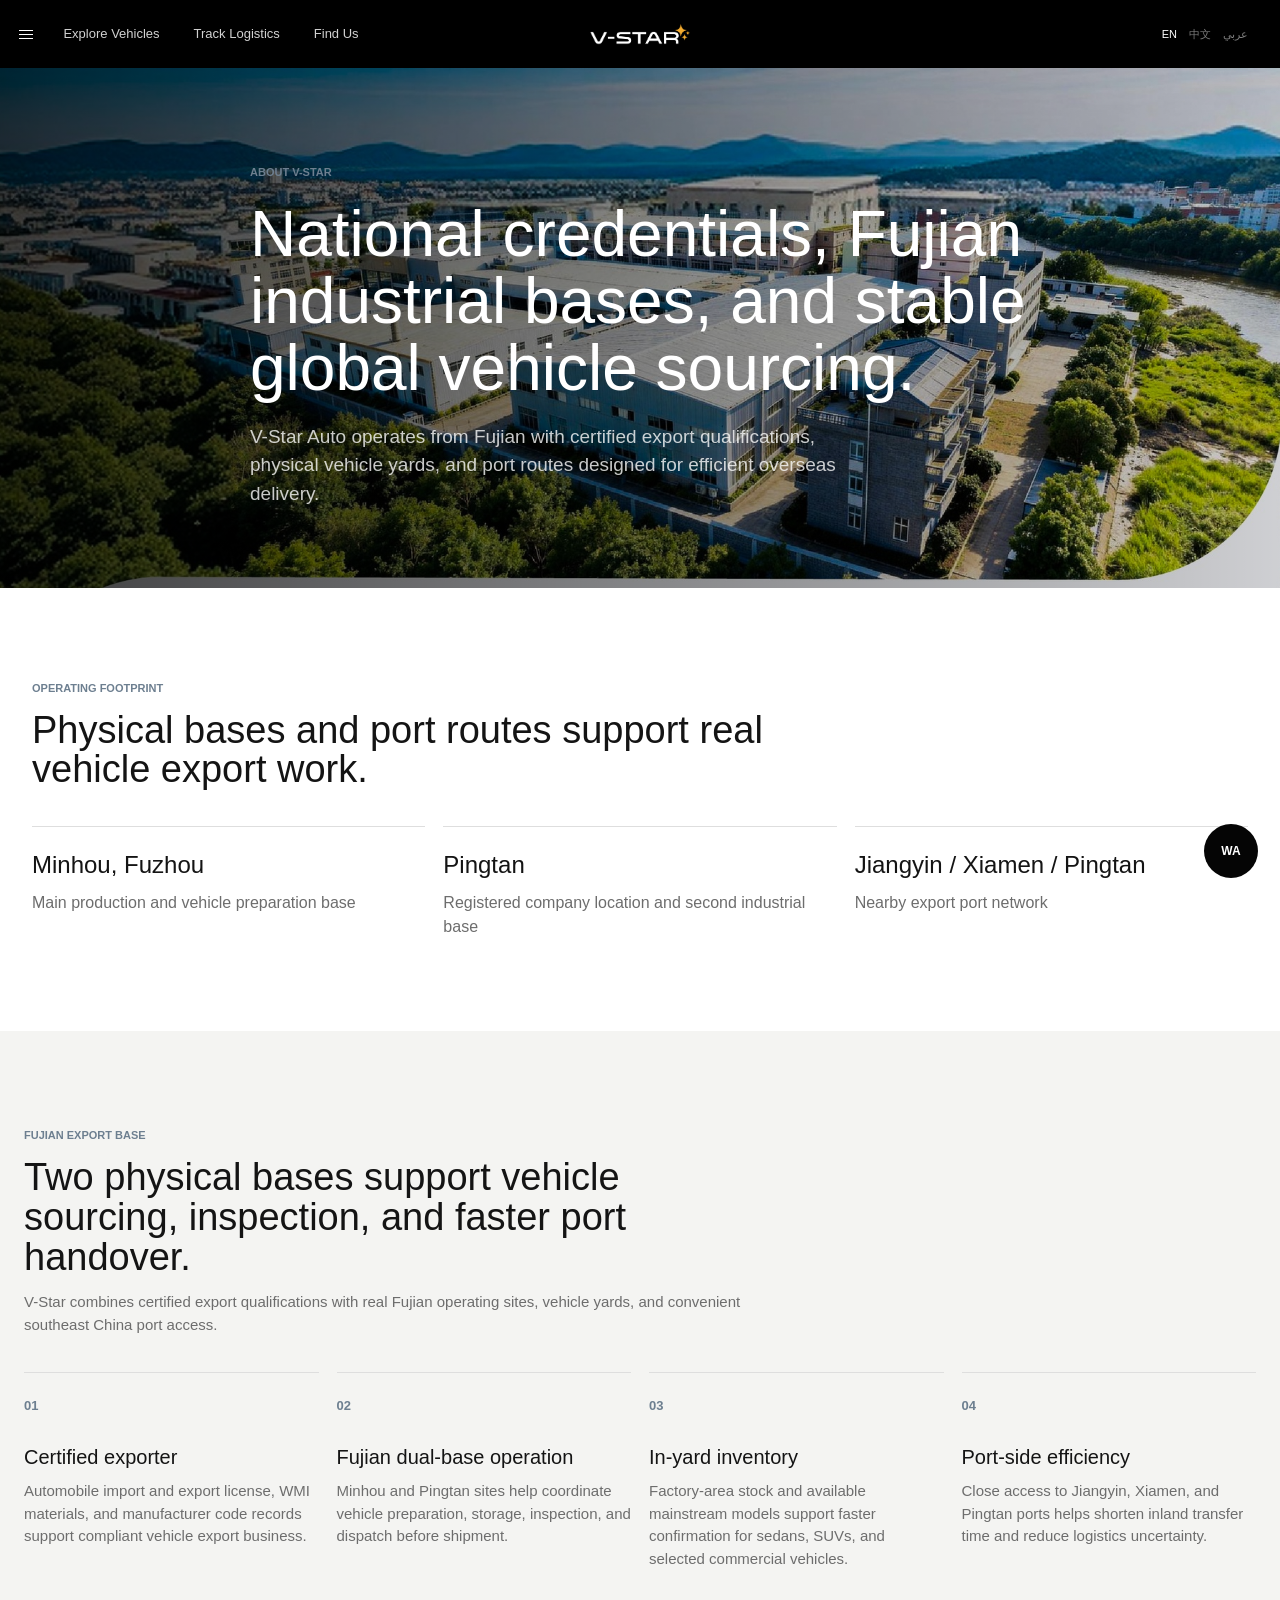
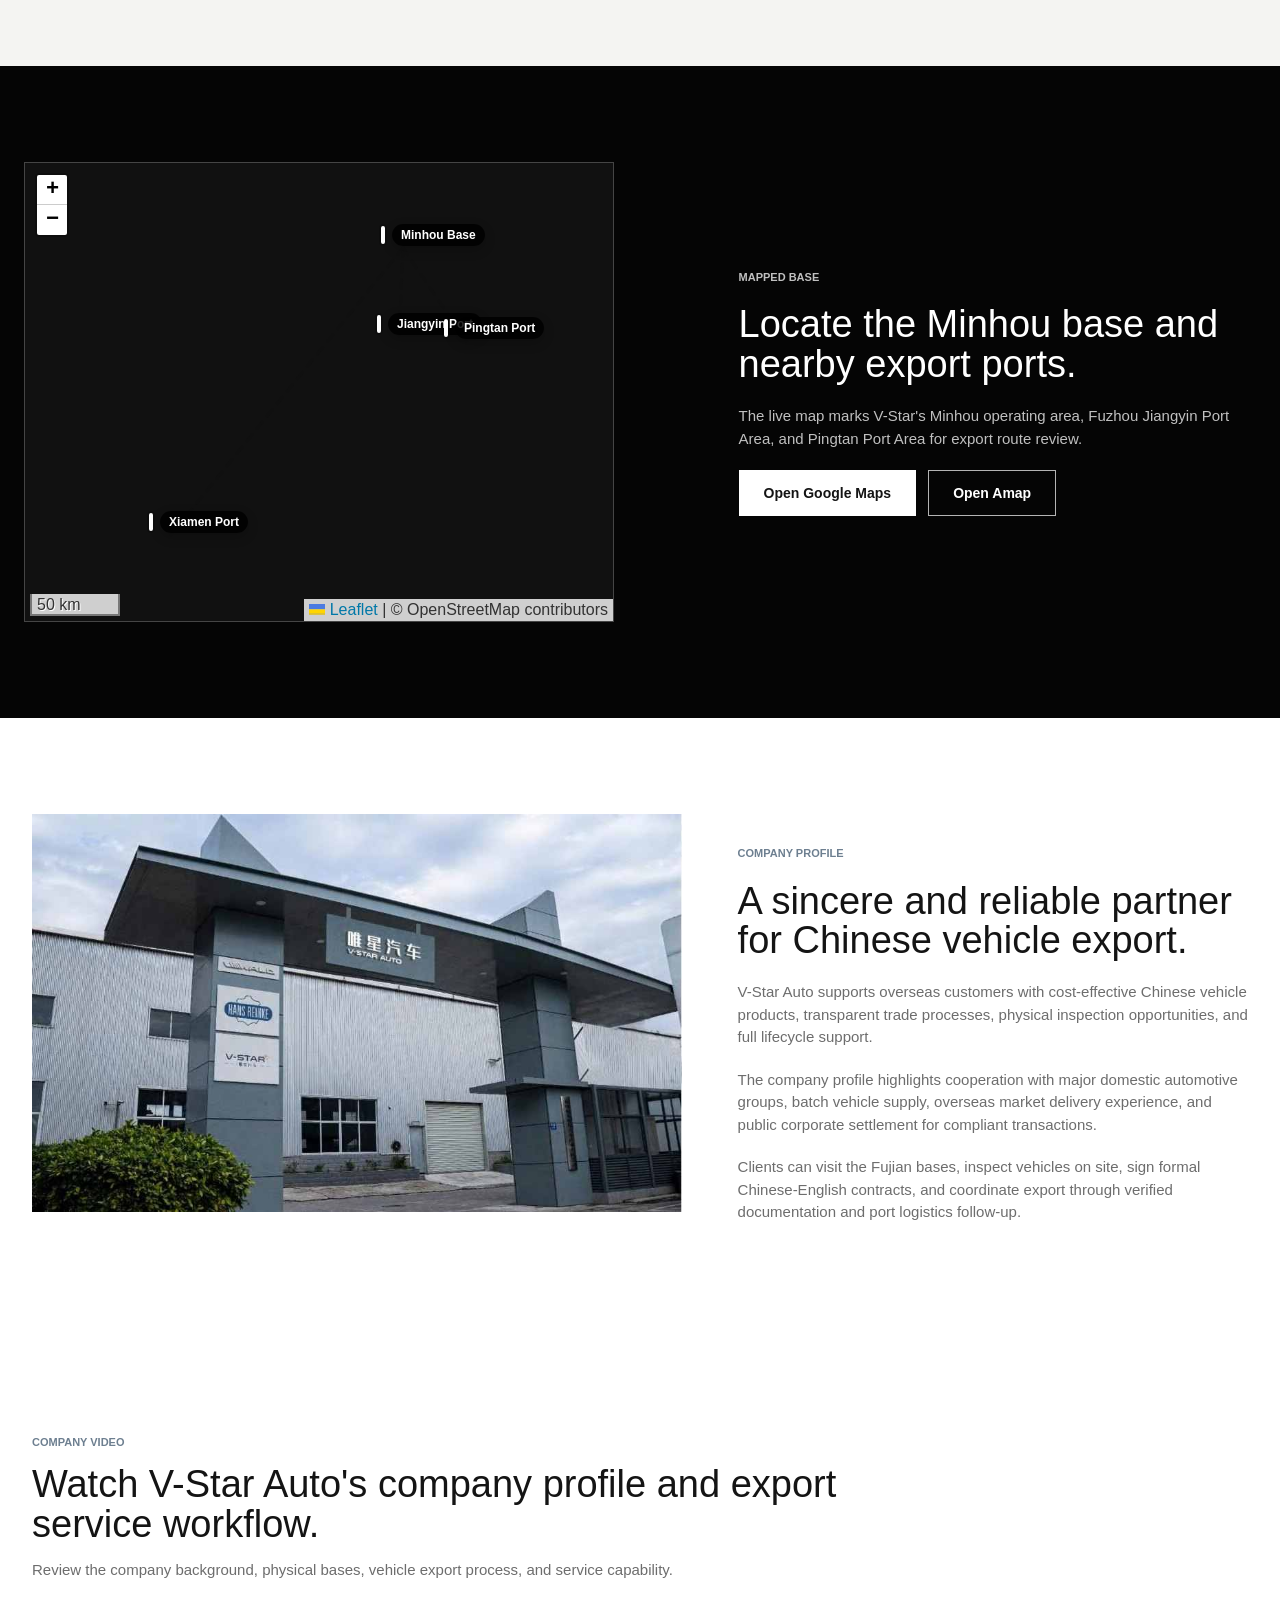
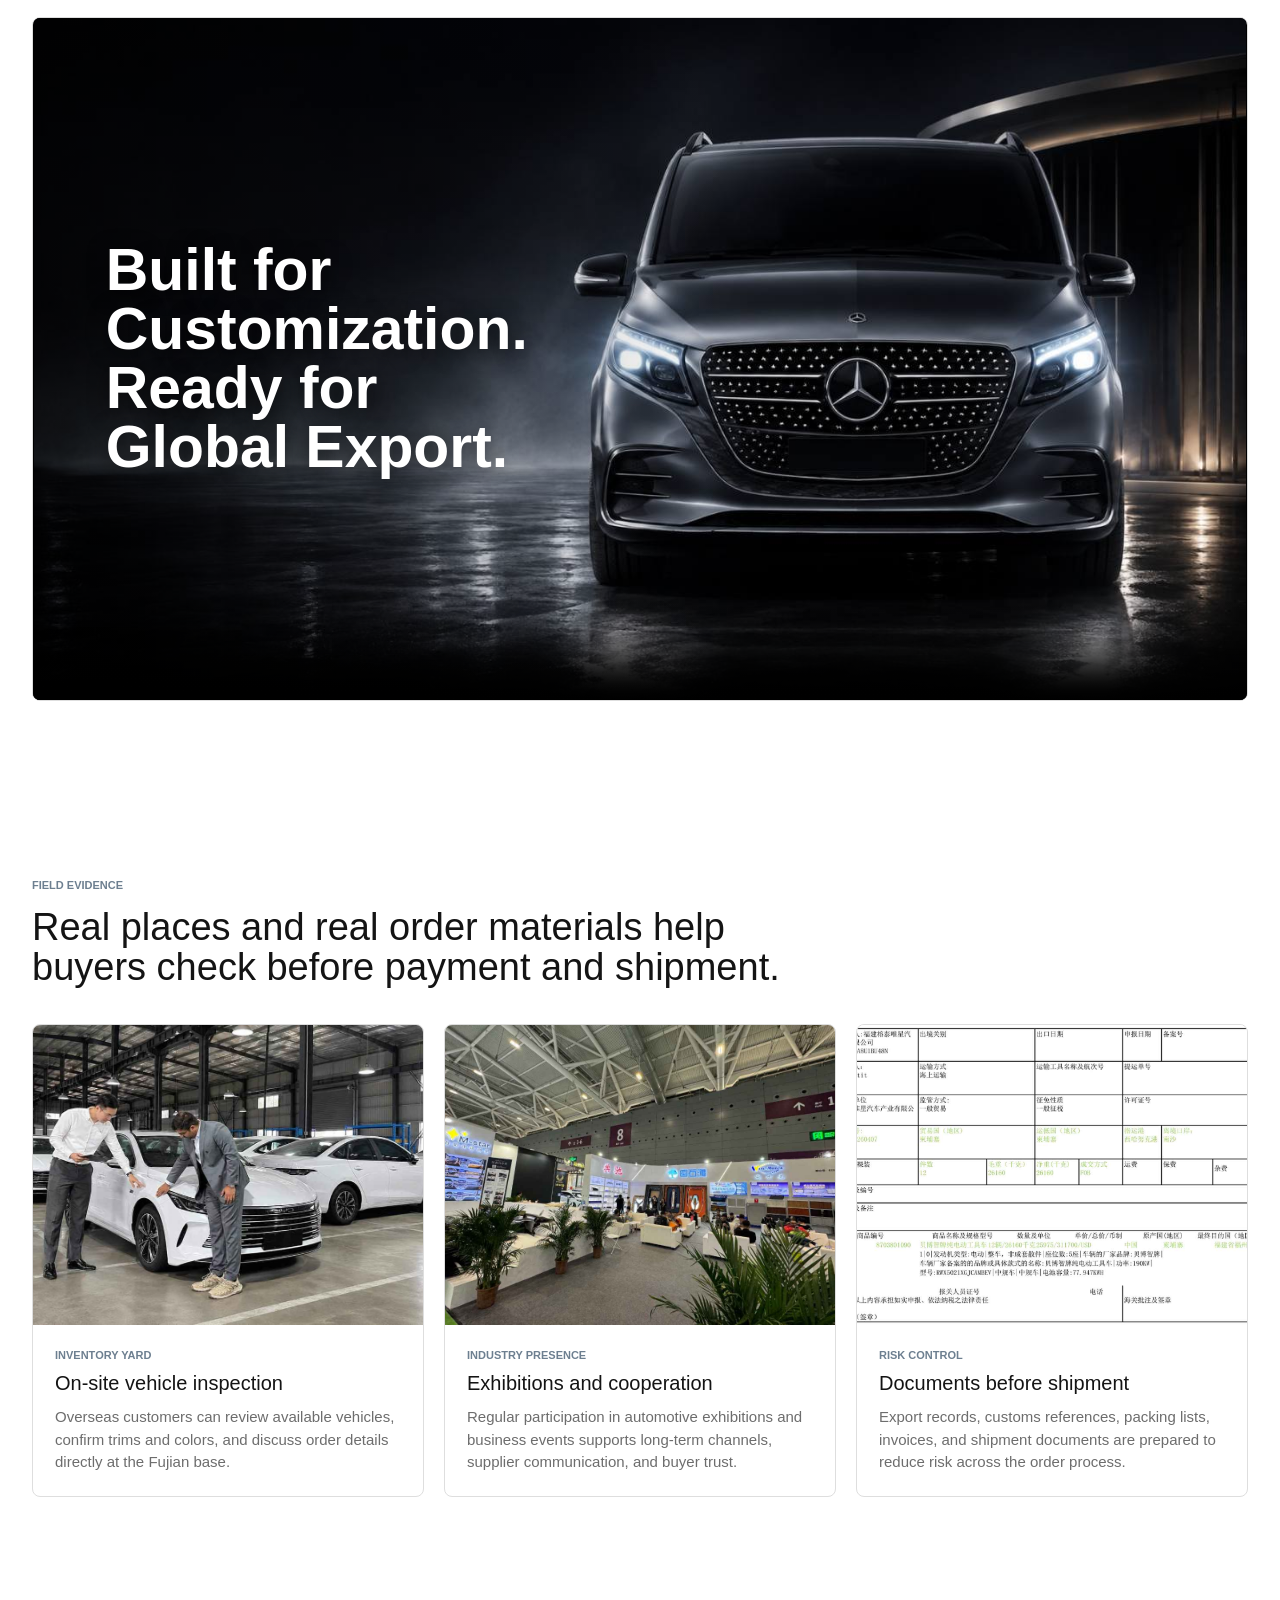
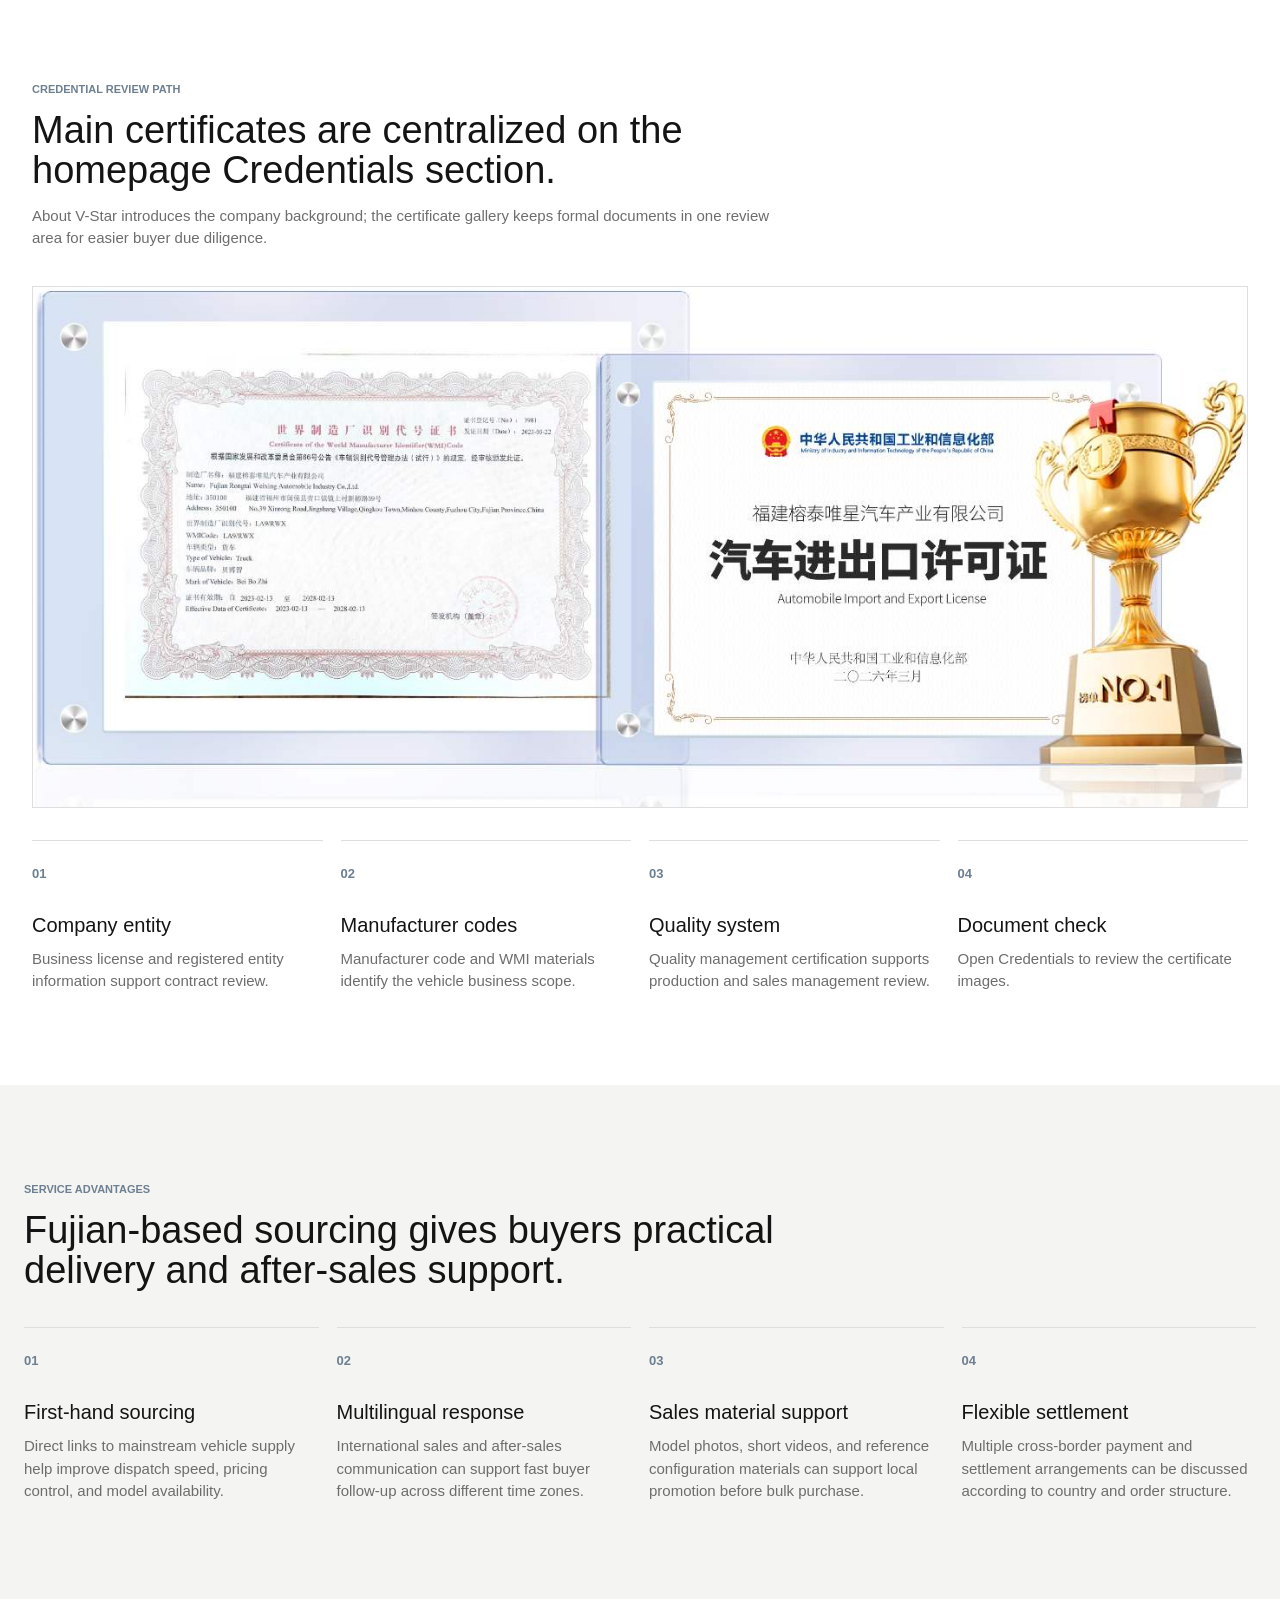
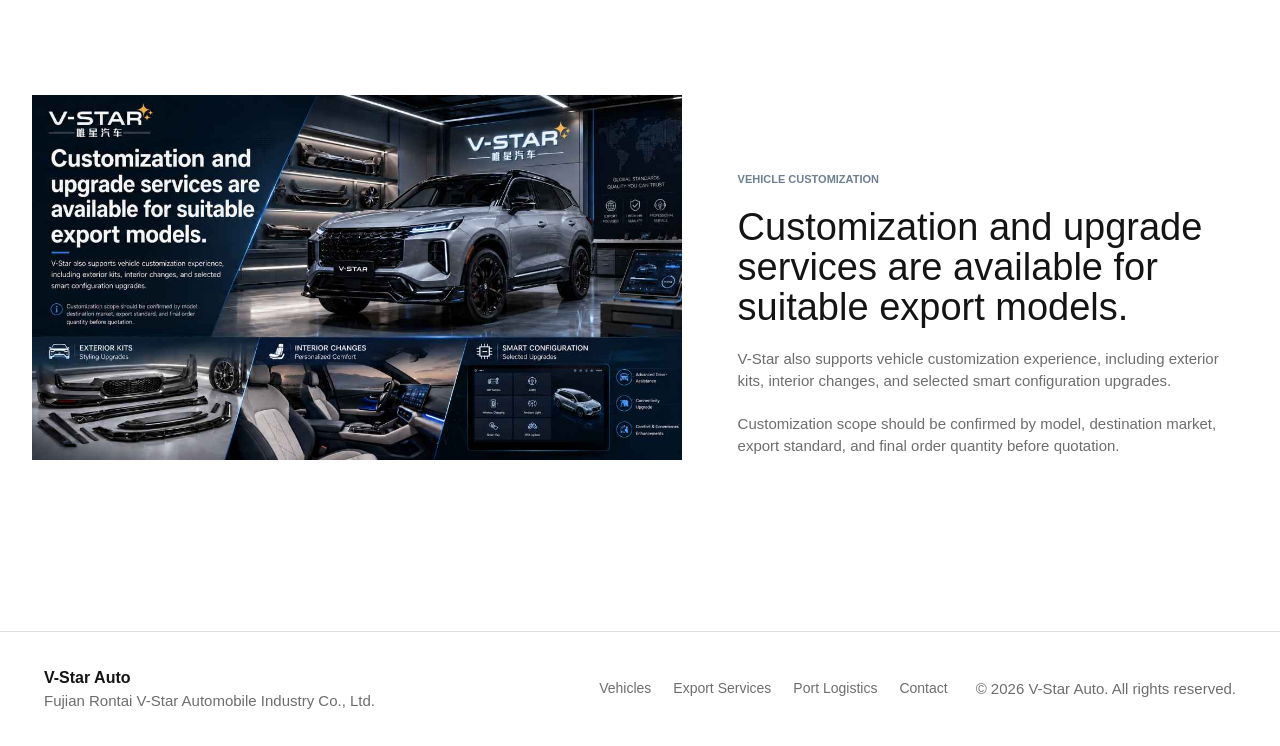
==== commit d3a5fbe8: "Add files via upload" ====
--- a/about.html
+++ b/about.html
@@ -6,7 +6,7 @@
     <title>About V-Star Auto</title>
     <meta name="description" content="Learn about V-Star Auto's Fujian export bases, certified vehicle export credentials, port access, inventory yards, and global vehicle sourcing capability." />
     <link rel="stylesheet" href="assets/vendor/leaflet/leaflet.css" />
-    <link rel="stylesheet" href="assets/css/styles.css?v=quark-mobile-cardgrid3-20260701" />
+    <link rel="stylesheet" href="assets/css/styles.css?v=quark-mobile-cardgrid5-20260701" />
   </head>
   <body data-page="about">
     <header class="site-header solid" data-header>
@@ -179,9 +179,9 @@
     <footer class="site-footer"><div><strong>V-Star Auto</strong><p>Fujian Rontai V-Star Automobile Industry Co., Ltd.</p></div><div><a href="vehicles.html">Vehicles</a><a href="services.html">Export Services</a><a href="port-logistics.html">Port Logistics</a><a href="contact.html">Contact</a></div><p>&copy; 2026 V-Star Auto. All rights reserved.</p></footer>
     <a class="float-whatsapp" href="https://wa.me/8613852965434" aria-label="Contact V-Star Auto on WhatsApp">WA</a>
     <script src="assets/vendor/leaflet/leaflet.js"></script>
-    <script src="assets/js/content-defaults.js?v=quark-mobile-cardgrid3-20260701"></script>
-    <script src="assets/js/content-overrides.js?v=quark-mobile-cardgrid3-20260701"></script>
-    <script src="assets/js/main.js?v=quark-mobile-cardgrid3-20260701"></script>
+    <script src="assets/js/content-defaults.js?v=quark-mobile-cardgrid5-20260701"></script>
+    <script src="assets/js/content-overrides.js?v=quark-mobile-cardgrid5-20260701"></script>
+    <script src="assets/js/main.js?v=quark-mobile-cardgrid5-20260701"></script>
   </body>
 </html>
 
